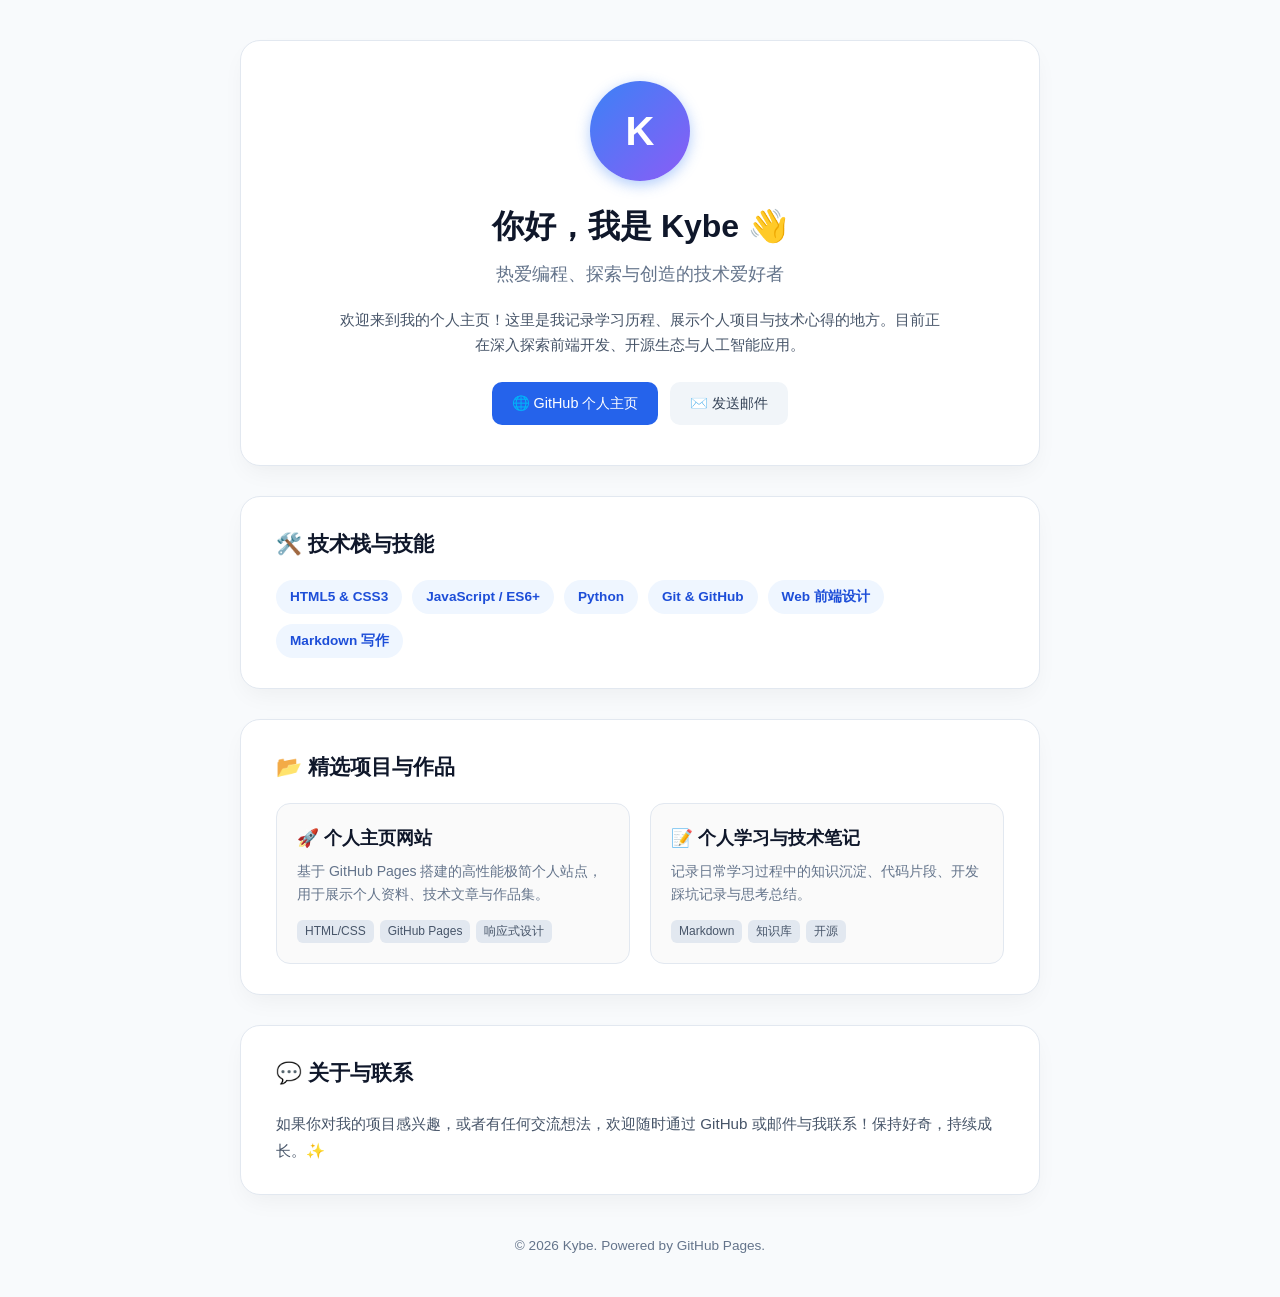
==== index.html @ ae9a66f7 "Add files via upload" ====
<!DOCTYPE html>
<html lang="zh-CN">
<head>
    <meta charset="UTF-8">
    <meta name="viewport" content="width=device-width, initial-scale=1.0">
    <title>Kybe 的个人主页 | Portfolio</title>
    <style>
        :root {
            --primary: #2563eb;
            --primary-hover: #1d4ed8;
            --bg: #f8fafc;
            --card-bg: #ffffff;
            --text-main: #0f172a;
            --text-muted: #64748b;
            --border: #e2e8f0;
            --tag-bg: #eff6ff;
            --tag-text: #1d4ed8;
        }
        * { box-sizing: border-box; margin: 0; padding: 0; }
        body {
            font-family: -apple-system, BlinkMacSystemFont, "Segoe UI", Roboto, "Helvetica Neue", Arial, sans-serif;
            background-color: var(--bg);
            color: var(--text-main);
            line-height: 1.6;
            padding: 40px 20px;
        }
        .container {
            max-width: 800px;
            margin: 0 auto;
        }
        /* 头部个人信息卡片 */
        .profile-card {
            background: var(--card-bg);
            border-radius: 20px;
            padding: 40px;
            text-align: center;
            box-shadow: 0 10px 25px -5px rgba(0, 0, 0, 0.05), 0 8px 10px -6px rgba(0, 0, 0, 0.01);
            border: 1px solid var(--border);
            margin-bottom: 30px;
        }
        .avatar {
            width: 100px;
            height: 100px;
            border-radius: 50%;
            background: linear-gradient(135deg, #3b82f6, #8b5cf6);
            color: white;
            display: flex;
            align-items: center;
            justify-content: center;
            font-size: 40px;
            font-weight: bold;
            margin: 0 auto 20px;
            box-shadow: 0 4px 14px rgba(59, 130, 246, 0.4);
        }
        h1 { font-size: 2rem; margin-bottom: 8px; font-weight: 700; }
        .subtitle { color: var(--text-muted); font-size: 1.1rem; margin-bottom: 20px; }
        .bio { max-width: 600px; margin: 0 auto 25px; color: #475569; font-size: 0.95rem; }
        .social-links { display: flex; justify-content: center; gap: 12px; flex-wrap: wrap; }
        .btn {
            display: inline-flex;
            align-items: center;
            gap: 6px;
            padding: 10px 20px;
            border-radius: 10px;
            text-decoration: none;
            font-weight: 500;
            font-size: 0.9rem;
            transition: all 0.2s;
        }
        .btn-primary { background: var(--primary); color: white; }
        .btn-primary:hover { background: var(--primary-hover); transform: translateY(-2px); }
        .btn-secondary { background: #f1f5f9; color: #334155; }
        .btn-secondary:hover { background: #e2e8f0; transform: translateY(-2px); }

        /* 通用内容板块 */
        .section {
            background: var(--card-bg);
            border-radius: 20px;
            padding: 30px 35px;
            box-shadow: 0 10px 25px -5px rgba(0, 0, 0, 0.05);
            border: 1px solid var(--border);
            margin-bottom: 30px;
        }
        .section-title {
            font-size: 1.3rem;
            font-weight: 700;
            margin-bottom: 20px;
            display: flex;
            align-items: center;
            gap: 8px;
        }

        /* 技能标签 */
        .skills-grid { display: flex; flex-wrap: wrap; gap: 10px; }
        .skill-tag {
            background: var(--tag-bg);
            color: var(--tag-text);
            padding: 6px 14px;
            border-radius: 20px;
            font-size: 0.85rem;
            font-weight: 600;
        }

        /* 项目卡片列表 */
        .projects-grid {
            display: grid;
            grid-template-columns: repeat(auto-fit, minmax(300px, 1fr));
            gap: 20px;
        }
        .project-card {
            border: 1px solid var(--border);
            border-radius: 14px;
            padding: 20px;
            background: #fafafa;
            transition: all 0.2s;
        }
        .project-card:hover {
            transform: translateY(-4px);
            border-color: #cbd5e1;
            box-shadow: 0 10px 20px rgba(0,0,0,0.05);
        }
        .project-title { font-size: 1.1rem; font-weight: 600; margin-bottom: 8px; }
        .project-desc { font-size: 0.88rem; color: var(--text-muted); margin-bottom: 15px; }
        .project-tags { display: flex; gap: 6px; flex-wrap: wrap; }
        .project-tag { font-size: 0.75rem; background: #e2e8f0; color: #475569; padding: 2px 8px; border-radius: 6px; }

        /* 页脚 */
        footer { text-align: center; color: var(--text-muted); font-size: 0.85rem; margin-top: 40px; }
    </style>
</head>
<body>
    <div class="container">
        <!-- 头部简介卡片 -->
        <header class="profile-card">
            <div class="avatar">K</div>
            <h1>你好，我是 Kybe 👋</h1>
            <p class="subtitle">热爱编程、探索与创造的技术爱好者</p>
            <p class="bio">
                欢迎来到我的个人主页！这里是我记录学习历程、展示个人项目与技术心得的地方。目前正在深入探索前端开发、开源生态与人工智能应用。
            </p>
            <div class="social-links">
                <a href="https://github.com/Kybe2008" class="btn btn-primary" target="_blank">🌐 GitHub 个人主页</a>
                <a href="mailto:example@domain.com" class="btn btn-secondary">✉️ 发送邮件</a>
            </div>
        </header>

        <!-- 技能技术栈 -->
        <section class="section">
            <h2 class="section-title">🛠️ 技术栈与技能</h2>
            <div class="skills-grid">
                <span class="skill-tag">HTML5 & CSS3</span>
                <span class="skill-tag">JavaScript / ES6+</span>
                <span class="skill-tag">Python</span>
                <span class="skill-tag">Git & GitHub</span>
                <span class="skill-tag">Web 前端设计</span>
                <span class="skill-tag">Markdown 写作</span>
            </div>
        </section>

        <!-- 精选项目 -->
        <section class="section">
            <h2 class="section-title">📂 精选项目与作品</h2>
            <div class="projects-grid">
                <div class="project-card">
                    <h3 class="project-title">🚀 个人主页网站</h3>
                    <p class="project-desc">基于 GitHub Pages 搭建的高性能极简个人站点，用于展示个人资料、技术文章与作品集。</p>
                    <div class="project-tags">
                        <span class="project-tag">HTML/CSS</span>
                        <span class="project-tag">GitHub Pages</span>
                        <span class="project-tag">响应式设计</span>
                    </div>
                </div>

                <div class="project-card">
                    <h3 class="project-title">📝 个人学习与技术笔记</h3>
                    <p class="project-desc">记录日常学习过程中的知识沉淀、代码片段、开发踩坑记录与思考总结。</p>
                    <div class="project-tags">
                        <span class="project-tag">Markdown</span>
                        <span class="project-tag">知识库</span>
                        <span class="project-tag">开源</span>
                    </div>
                </div>
            </div>
        </section>

        <!-- 联系方式与关于 -->
        <section class="section">
            <h2 class="section-title">💬 关于与联系</h2>
            <p style="color: #475569; font-size: 0.95rem; line-height: 1.8;">
                如果你对我的项目感兴趣，或者有任何交流想法，欢迎随时通过 GitHub 或邮件与我联系！保持好奇，持续成长。✨
            </p>
        </section>

        <footer>
            <p>© 2026 Kybe. Powered by GitHub Pages.</p>
        </footer>
    </div>
</body>
</html>
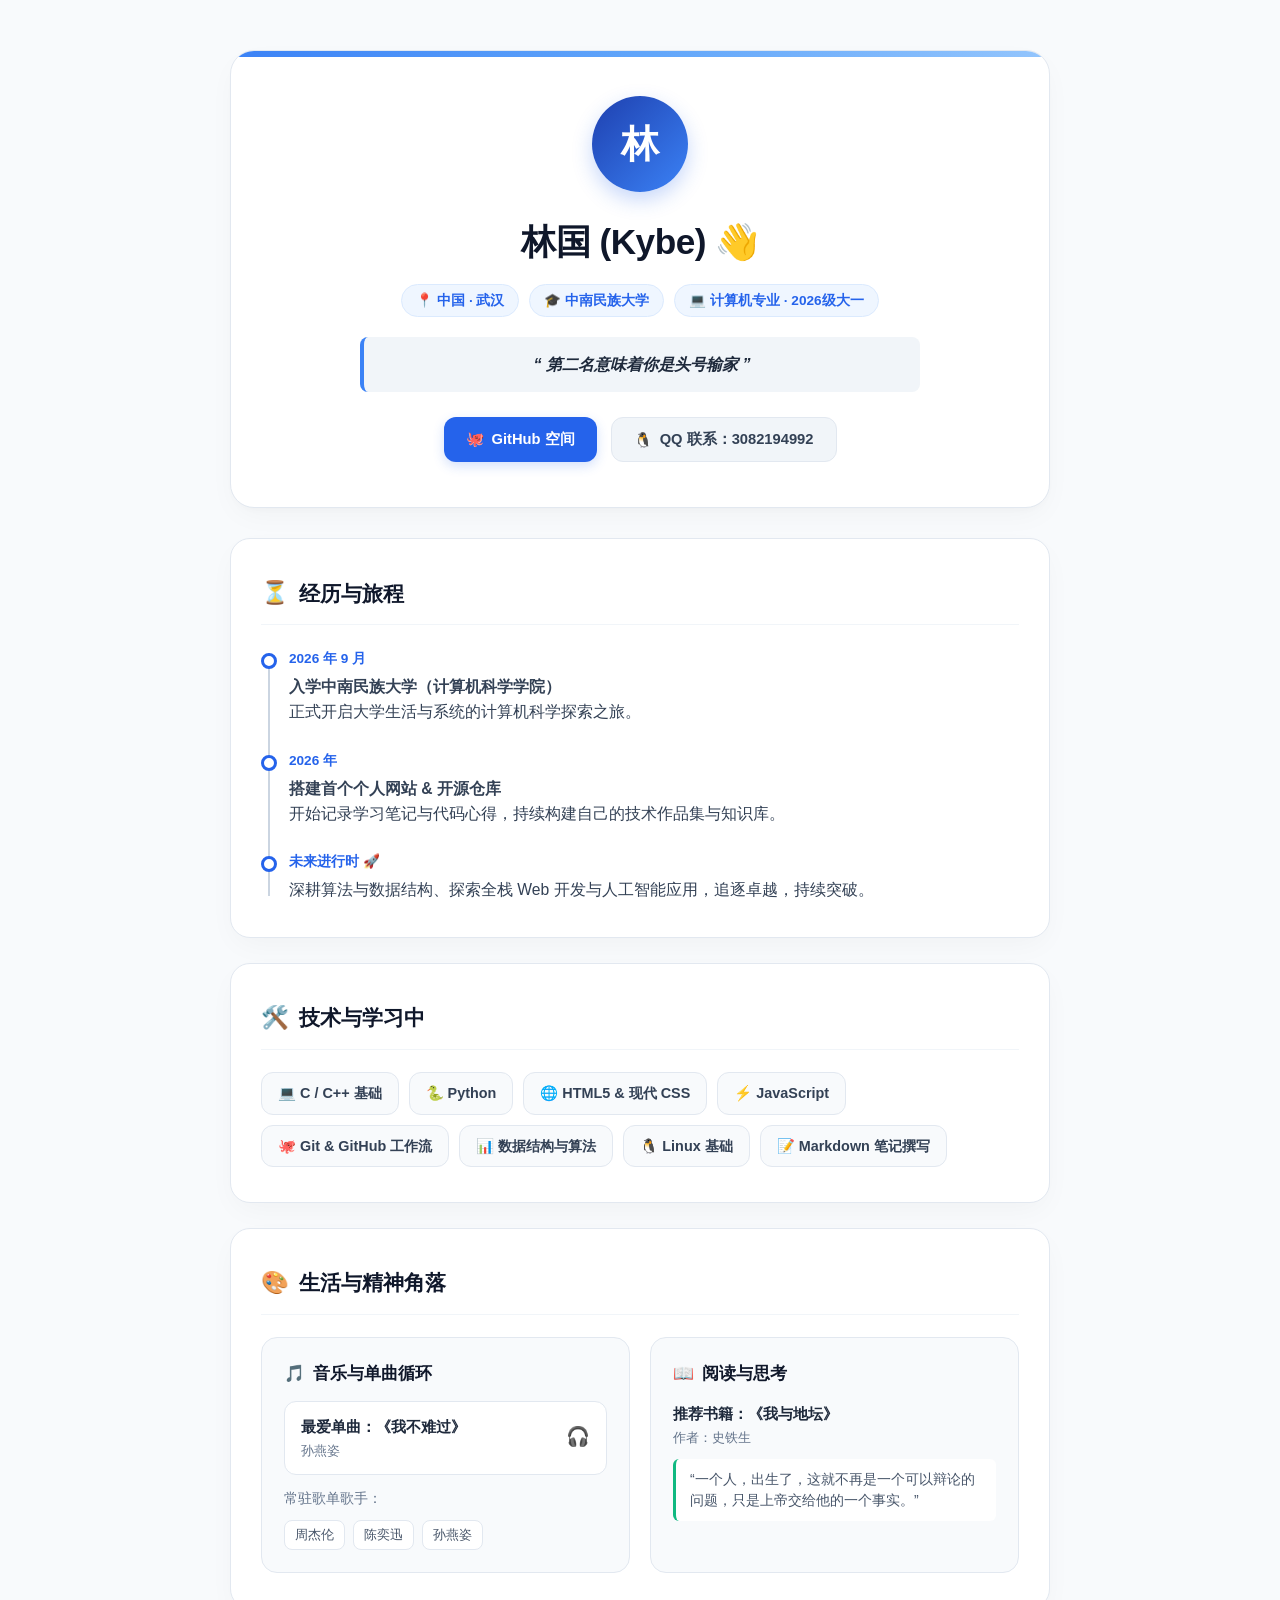
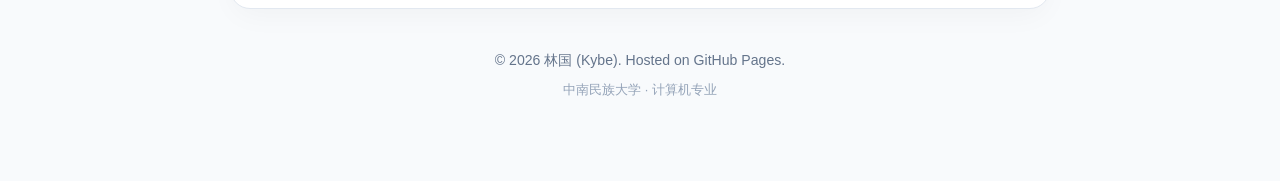
==== commit 10de1423: "Add files via upload" ====
--- a/index.html
+++ b/index.html
@@ -3,197 +3,517 @@
 <head>
     <meta charset="UTF-8">
     <meta name="viewport" content="width=device-width, initial-scale=1.0">
-    <title>Kybe 的个人主页 | Portfolio</title>
+    <title>林国 (Kybe) | 个人主页</title>
     <style>
         :root {
             --primary: #2563eb;
+            --primary-light: #eff6ff;
             --primary-hover: #1d4ed8;
             --bg: #f8fafc;
             --card-bg: #ffffff;
             --text-main: #0f172a;
+            --text-sub: #475569;
             --text-muted: #64748b;
             --border: #e2e8f0;
-            --tag-bg: #eff6ff;
-            --tag-text: #1d4ed8;
-        }
-        * { box-sizing: border-box; margin: 0; padding: 0; }
+            --accent-quote: #3b82f6;
+        }
+
+        * {
+            box-sizing: border-box;
+            margin: 0;
+            padding: 0;
+        }
+
         body {
             font-family: -apple-system, BlinkMacSystemFont, "Segoe UI", Roboto, "Helvetica Neue", Arial, sans-serif;
             background-color: var(--bg);
             color: var(--text-main);
-            line-height: 1.6;
-            padding: 40px 20px;
-        }
+            line-height: 1.7;
+            padding: 50px 20px 80px;
+        }
+
         .container {
-            max-width: 800px;
+            max-width: 820px;
             margin: 0 auto;
         }
-        /* 头部个人信息卡片 */
+
+        /* 顶部个人名片卡 */
         .profile-card {
             background: var(--card-bg);
-            border-radius: 20px;
-            padding: 40px;
+            border-radius: 24px;
+            padding: 45px 35px;
             text-align: center;
-            box-shadow: 0 10px 25px -5px rgba(0, 0, 0, 0.05), 0 8px 10px -6px rgba(0, 0, 0, 0.01);
+            box-shadow: 0 10px 30px -5px rgba(0, 0, 0, 0.04), 0 4px 6px -2px rgba(0, 0, 0, 0.02);
             border: 1px solid var(--border);
             margin-bottom: 30px;
-        }
+            position: relative;
+            overflow: hidden;
+        }
+
+        .profile-card::before {
+            content: "";
+            position: absolute;
+            top: 0;
+            left: 0;
+            right: 0;
+            height: 6px;
+            background: linear-gradient(90deg, #3b82f6, #60a5fa, #93c5fd);
+        }
+
         .avatar {
-            width: 100px;
-            height: 100px;
+            width: 96px;
+            height: 96px;
             border-radius: 50%;
-            background: linear-gradient(135deg, #3b82f6, #8b5cf6);
+            background: linear-gradient(135deg, #1e40af, #3b82f6);
             color: white;
             display: flex;
             align-items: center;
             justify-content: center;
-            font-size: 40px;
-            font-weight: bold;
+            font-size: 38px;
+            font-weight: 700;
             margin: 0 auto 20px;
-            box-shadow: 0 4px 14px rgba(59, 130, 246, 0.4);
-        }
-        h1 { font-size: 2rem; margin-bottom: 8px; font-weight: 700; }
-        .subtitle { color: var(--text-muted); font-size: 1.1rem; margin-bottom: 20px; }
-        .bio { max-width: 600px; margin: 0 auto 25px; color: #475569; font-size: 0.95rem; }
-        .social-links { display: flex; justify-content: center; gap: 12px; flex-wrap: wrap; }
+            box-shadow: 0 8px 20px rgba(37, 99, 235, 0.25);
+        }
+
+        h1 {
+            font-size: 2.2rem;
+            font-weight: 800;
+            letter-spacing: -0.5px;
+            margin-bottom: 6px;
+        }
+
+        .badge-list {
+            display: flex;
+            justify-content: center;
+            gap: 10px;
+            flex-wrap: wrap;
+            margin: 12px 0 20px;
+        }
+
+        .badge {
+            background: var(--primary-light);
+            color: var(--primary);
+            font-size: 0.85rem;
+            font-weight: 600;
+            padding: 4px 14px;
+            border-radius: 20px;
+            border: 1px solid #dbeafe;
+        }
+
+        .motto-box {
+            background: #f1f5f9;
+            border-left: 4px solid var(--accent-quote);
+            padding: 14px 20px;
+            border-radius: 8px;
+            margin: 20px auto 25px;
+            max-width: 560px;
+            font-size: 1rem;
+            font-weight: 600;
+            color: #1e293b;
+            font-style: italic;
+        }
+
+        .social-buttons {
+            display: flex;
+            justify-content: center;
+            gap: 14px;
+            flex-wrap: wrap;
+        }
+
         .btn {
             display: inline-flex;
             align-items: center;
-            gap: 6px;
-            padding: 10px 20px;
-            border-radius: 10px;
+            gap: 8px;
+            padding: 10px 22px;
+            border-radius: 12px;
             text-decoration: none;
-            font-weight: 500;
-            font-size: 0.9rem;
-            transition: all 0.2s;
-        }
-        .btn-primary { background: var(--primary); color: white; }
-        .btn-primary:hover { background: var(--primary-hover); transform: translateY(-2px); }
-        .btn-secondary { background: #f1f5f9; color: #334155; }
-        .btn-secondary:hover { background: #e2e8f0; transform: translateY(-2px); }
-
-        /* 通用内容板块 */
-        .section {
+            font-weight: 600;
+            font-size: 0.92rem;
+            transition: all 0.2s ease;
+            cursor: pointer;
+            border: none;
+        }
+
+        .btn-primary {
+            background: var(--primary);
+            color: white;
+            box-shadow: 0 4px 12px rgba(37, 99, 235, 0.2);
+        }
+
+        .btn-primary:hover {
+            background: var(--primary-hover);
+            transform: translateY(-2px);
+            box-shadow: 0 6px 16px rgba(37, 99, 235, 0.3);
+        }
+
+        .btn-secondary {
+            background: #f1f5f9;
+            color: #334155;
+            border: 1px solid var(--border);
+        }
+
+        .btn-secondary:hover {
+            background: #e2e8f0;
+            transform: translateY(-2px);
+        }
+
+        /* 内容板块通用样式 */
+        .section-card {
             background: var(--card-bg);
             border-radius: 20px;
-            padding: 30px 35px;
-            box-shadow: 0 10px 25px -5px rgba(0, 0, 0, 0.05);
+            padding: 35px 30px;
+            box-shadow: 0 10px 30px -5px rgba(0, 0, 0, 0.04);
             border: 1px solid var(--border);
-            margin-bottom: 30px;
-        }
+            margin-bottom: 25px;
+        }
+
+        .section-header {
+            display: flex;
+            align-items: center;
+            gap: 10px;
+            margin-bottom: 22px;
+            padding-bottom: 12px;
+            border-bottom: 1px solid #f1f5f9;
+        }
+
+        .section-icon {
+            font-size: 1.4rem;
+        }
+
         .section-title {
             font-size: 1.3rem;
             font-weight: 700;
-            margin-bottom: 20px;
+            color: var(--text-main);
+        }
+
+        /* 时间轴样式 */
+        .timeline {
+            position: relative;
+            padding-left: 28px;
+        }
+
+        .timeline::before {
+            content: "";
+            position: absolute;
+            left: 7px;
+            top: 6px;
+            bottom: 6px;
+            width: 2px;
+            background: #cbd5e1;
+        }
+
+        .timeline-item {
+            position: relative;
+            margin-bottom: 24px;
+        }
+
+        .timeline-item:last-child {
+            margin-bottom: 0;
+        }
+
+        .timeline-dot {
+            position: absolute;
+            left: -28px;
+            top: 6px;
+            width: 16px;
+            height: 16px;
+            border-radius: 50%;
+            background: var(--card-bg);
+            border: 3px solid var(--primary);
+        }
+
+        .timeline-date {
+            font-size: 0.85rem;
+            font-weight: 700;
+            color: var(--primary);
+            margin-bottom: 4px;
+        }
+
+        .timeline-content {
+            font-size: 0.98rem;
+            color: #334155;
+            line-height: 1.6;
+        }
+
+        /* 技术栈网格 */
+        .skills-container {
+            display: flex;
+            flex-wrap: wrap;
+            gap: 10px;
+        }
+
+        .skill-item {
+            background: #f8fafc;
+            border: 1px solid #e2e8f0;
+            padding: 8px 16px;
+            border-radius: 12px;
+            font-size: 0.9rem;
+            font-weight: 600;
+            color: #334155;
+            transition: all 0.2s;
+        }
+
+        .skill-item:hover {
+            border-color: #93c5fd;
+            background: var(--primary-light);
+            color: var(--primary);
+            transform: translateY(-2px);
+        }
+
+        /* 兴趣生活双栏网格 */
+        .hobby-grid {
+            display: grid;
+            grid-template-columns: repeat(auto-fit, minmax(320px, 1fr));
+            gap: 20px;
+        }
+
+        .hobby-card {
+            background: #f8fafc;
+            border: 1px solid var(--border);
+            border-radius: 16px;
+            padding: 22px;
+            transition: all 0.2s;
+        }
+
+        .hobby-card:hover {
+            border-color: #cbd5e1;
+            transform: translateY(-3px);
+            box-shadow: 0 8px 16px rgba(0, 0, 0, 0.03);
+        }
+
+        .hobby-card-title {
+            font-size: 1.05rem;
+            font-weight: 700;
+            margin-bottom: 12px;
             display: flex;
             align-items: center;
             gap: 8px;
         }
 
-        /* 技能标签 */
-        .skills-grid { display: flex; flex-wrap: wrap; gap: 10px; }
-        .skill-tag {
-            background: var(--tag-bg);
-            color: var(--tag-text);
-            padding: 6px 14px;
-            border-radius: 20px;
-            font-size: 0.85rem;
-            font-weight: 600;
-        }
-
-        /* 项目卡片列表 */
-        .projects-grid {
-            display: grid;
-            grid-template-columns: repeat(auto-fit, minmax(300px, 1fr));
-            gap: 20px;
-        }
-        .project-card {
+        .song-featured {
+            background: white;
+            border: 1px solid #e2e8f0;
+            padding: 12px 16px;
+            border-radius: 12px;
+            display: flex;
+            align-items: center;
+            justify-content: space-between;
+            margin-bottom: 12px;
+        }
+
+        .song-info {
+            display: flex;
+            flex-direction: column;
+        }
+
+        .song-name {
+            font-weight: 700;
+            font-size: 0.95rem;
+            color: #1e293b;
+        }
+
+        .song-artist {
+            font-size: 0.82rem;
+            color: var(--text-muted);
+        }
+
+        .artist-tags {
+            display: flex;
+            gap: 8px;
+            flex-wrap: wrap;
+            margin-top: 10px;
+        }
+
+        .artist-tag {
+            background: white;
             border: 1px solid var(--border);
-            border-radius: 14px;
-            padding: 20px;
-            background: #fafafa;
-            transition: all 0.2s;
-        }
-        .project-card:hover {
-            transform: translateY(-4px);
-            border-color: #cbd5e1;
-            box-shadow: 0 10px 20px rgba(0,0,0,0.05);
-        }
-        .project-title { font-size: 1.1rem; font-weight: 600; margin-bottom: 8px; }
-        .project-desc { font-size: 0.88rem; color: var(--text-muted); margin-bottom: 15px; }
-        .project-tags { display: flex; gap: 6px; flex-wrap: wrap; }
-        .project-tag { font-size: 0.75rem; background: #e2e8f0; color: #475569; padding: 2px 8px; border-radius: 6px; }
-
-        /* 页脚 */
-        footer { text-align: center; color: var(--text-muted); font-size: 0.85rem; margin-top: 40px; }
+            font-size: 0.82rem;
+            padding: 3px 10px;
+            border-radius: 8px;
+            color: #475569;
+        }
+
+        .book-quote {
+            background: white;
+            border-left: 3px solid #10b981;
+            padding: 10px 14px;
+            border-radius: 6px;
+            font-size: 0.88rem;
+            color: #475569;
+            margin-top: 10px;
+            line-height: 1.5;
+        }
+
+        /* 提示弹窗 */
+        #toast {
+            position: fixed;
+            bottom: 30px;
+            left: 50%;
+            transform: translateX(-50%);
+            background: #0f172a;
+            color: white;
+            padding: 10px 24px;
+            border-radius: 30px;
+            font-size: 0.9rem;
+            font-weight: 500;
+            box-shadow: 0 10px 25px rgba(0, 0, 0, 0.2);
+            display: none;
+            z-index: 1000;
+        }
+
+        footer {
+            text-align: center;
+            color: var(--text-muted);
+            font-size: 0.88rem;
+            margin-top: 40px;
+        }
     </style>
 </head>
 <body>
     <div class="container">
-        <!-- 头部简介卡片 -->
+        <!-- 头部主名片 -->
         <header class="profile-card">
-            <div class="avatar">K</div>
-            <h1>你好，我是 Kybe 👋</h1>
-            <p class="subtitle">热爱编程、探索与创造的技术爱好者</p>
-            <p class="bio">
-                欢迎来到我的个人主页！这里是我记录学习历程、展示个人项目与技术心得的地方。目前正在深入探索前端开发、开源生态与人工智能应用。
-            </p>
-            <div class="social-links">
-                <a href="https://github.com/Kybe2008" class="btn btn-primary" target="_blank">🌐 GitHub 个人主页</a>
-                <a href="mailto:example@domain.com" class="btn btn-secondary">✉️ 发送邮件</a>
+            <div class="avatar">林</div>
+            <h1>林国 (Kybe) 👋</h1>
+            
+            <div class="badge-list">
+                <span class="badge">📍 中国 · 武汉</span>
+                <span class="badge">🎓 中南民族大学</span>
+                <span class="badge">💻 计算机专业 · 2026级大一</span>
+            </div>
+
+            <div class="motto-box">
+                “ 第二名意味着你是头号输家 ”
+            </div>
+
+            <div class="social-buttons">
+                <a href="https://github.com/Kybe2008" class="btn btn-primary" target="_blank">
+                    <span>🐙</span> GitHub 空间
+                </a>
+                <button class="btn btn-secondary" onclick="copyQQ()">
+                    <span>🐧</span> QQ 联系：3082194992
+                </button>
             </div>
         </header>
 
-        <!-- 技能技术栈 -->
-        <section class="section">
-            <h2 class="section-title">🛠️ 技术栈与技能</h2>
-            <div class="skills-grid">
-                <span class="skill-tag">HTML5 & CSS3</span>
-                <span class="skill-tag">JavaScript / ES6+</span>
-                <span class="skill-tag">Python</span>
-                <span class="skill-tag">Git & GitHub</span>
-                <span class="skill-tag">Web 前端设计</span>
-                <span class="skill-tag">Markdown 写作</span>
+        <!-- 经历时间轴 -->
+        <section class="section-card">
+            <div class="section-header">
+                <span class="section-icon">⏳</span>
+                <h2 class="section-title">经历与旅程</h2>
+            </div>
+            <div class="timeline">
+                <div class="timeline-item">
+                    <div class="timeline-dot"></div>
+                    <div class="timeline-date">2026 年 9 月</div>
+                    <div class="timeline-content">
+                        <strong>入学中南民族大学（计算机科学学院）</strong><br>
+                        正式开启大学生活与系统的计算机科学探索之旅。
+                    </div>
+                </div>
+                <div class="timeline-item">
+                    <div class="timeline-dot"></div>
+                    <div class="timeline-date">2026 年</div>
+                    <div class="timeline-content">
+                        <strong>搭建首个个人网站 & 开源仓库</strong><br>
+                        开始记录学习笔记与代码心得，持续构建自己的技术作品集与知识库。
+                    </div>
+                </div>
+                <div class="timeline-item">
+                    <div class="timeline-dot"></div>
+                    <div class="timeline-date">未来进行时 🚀</div>
+                    <div class="timeline-content">
+                        深耕算法与数据结构、探索全栈 Web 开发与人工智能应用，追逐卓越，持续突破。
+                    </div>
+                </div>
             </div>
         </section>
 
-        <!-- 精选项目 -->
-        <section class="section">
-            <h2 class="section-title">📂 精选项目与作品</h2>
-            <div class="projects-grid">
-                <div class="project-card">
-                    <h3 class="project-title">🚀 个人主页网站</h3>
-                    <p class="project-desc">基于 GitHub Pages 搭建的高性能极简个人站点，用于展示个人资料、技术文章与作品集。</p>
-                    <div class="project-tags">
-                        <span class="project-tag">HTML/CSS</span>
-                        <span class="project-tag">GitHub Pages</span>
-                        <span class="project-tag">响应式设计</span>
+        <!-- 技术与学习栈 -->
+        <section class="section-card">
+            <div class="section-header">
+                <span class="section-icon">🛠️</span>
+                <h2 class="section-title">技术与学习中</h2>
+            </div>
+            <div class="skills-container">
+                <span class="skill-item">💻 C / C++ 基础</span>
+                <span class="skill-item">🐍 Python</span>
+                <span class="skill-item">🌐 HTML5 & 现代 CSS</span>
+                <span class="skill-item">⚡ JavaScript</span>
+                <span class="skill-item">🐙 Git & GitHub 工作流</span>
+                <span class="skill-item">📊 数据结构与算法</span>
+                <span class="skill-item">🐧 Linux 基础</span>
+                <span class="skill-item">📝 Markdown 笔记撰写</span>
+            </div>
+        </section>
+
+        <!-- 生活与兴趣专栏 -->
+        <section class="section-card">
+            <div class="section-header">
+                <span class="section-icon">🎨</span>
+                <h2 class="section-title">生活与精神角落</h2>
+            </div>
+            
+            <div class="hobby-grid">
+                <!-- 音乐专栏 -->
+                <div class="hobby-card">
+                    <div class="hobby-card-title">
+                        <span>🎵</span> 音乐与单曲循环
+                    </div>
+                    <div class="song-featured">
+                        <div class="song-info">
+                            <span class="song-name">最爱单曲：《我不难过》</span>
+                            <span class="song-artist">孙燕姿</span>
+                        </div>
+                        <span style="font-size: 1.2rem;">🎧</span>
+                    </div>
+                    <div style="font-size: 0.85rem; color: var(--text-muted); margin-top: 8px;">常驻歌单歌手：</div>
+                    <div class="artist-tags">
+                        <span class="artist-tag">周杰伦</span>
+                        <span class="artist-tag">陈奕迅</span>
+                        <span class="artist-tag">孙燕姿</span>
                     </div>
                 </div>
 
-                <div class="project-card">
-                    <h3 class="project-title">📝 个人学习与技术笔记</h3>
-                    <p class="project-desc">记录日常学习过程中的知识沉淀、代码片段、开发踩坑记录与思考总结。</p>
-                    <div class="project-tags">
-                        <span class="project-tag">Markdown</span>
-                        <span class="project-tag">知识库</span>
-                        <span class="project-tag">开源</span>
+                <!-- 阅读专栏 -->
+                <div class="hobby-card">
+                    <div class="hobby-card-title">
+                        <span>📖</span> 阅读与思考
+                    </div>
+                    <div style="font-weight: 700; color: #1e293b; font-size: 0.95rem;">
+                        推荐书籍：《我与地坛》
+                    </div>
+                    <div style="font-size: 0.82rem; color: var(--text-muted);">作者：史铁生</div>
+                    <div class="book-quote">
+                        “一个人，出生了，这就不再是一个可以辩论的问题，只是上帝交给他的一个事实。”
                     </div>
                 </div>
             </div>
         </section>
 
-        <!-- 联系方式与关于 -->
-        <section class="section">
-            <h2 class="section-title">💬 关于与联系</h2>
-            <p style="color: #475569; font-size: 0.95rem; line-height: 1.8;">
-                如果你对我的项目感兴趣，或者有任何交流想法，欢迎随时通过 GitHub 或邮件与我联系！保持好奇，持续成长。✨
-            </p>
-        </section>
-
+        <!-- 联系方式与尾部 -->
         <footer>
-            <p>© 2026 Kybe. Powered by GitHub Pages.</p>
+            <p>© 2026 林国 (Kybe). Hosted on GitHub Pages.</p>
+            <p style="margin-top: 6px; font-size: 0.8rem; color: #94a3b8;">中南民族大学 · 计算机专业</p>
         </footer>
     </div>
+
+    <!-- 复制成功的提示泡泡 -->
+    <div id="toast">✅ QQ 号 (3082194992) 已复制到剪贴板！</div>
+
+    <script>
+        function copyQQ() {
+            const qq = "3082194992";
+            navigator.clipboard.writeText(qq).then(() => {
+                const toast = document.getElementById("toast");
+                toast.style.display = "block";
+                setTimeout(() => {
+                    toast.style.display = "none";
+                }, 2200);
+            }).catch(() => {
+                alert("QQ号：3082194992");
+            });
+        }
+    </script>
 </body>
 </html>
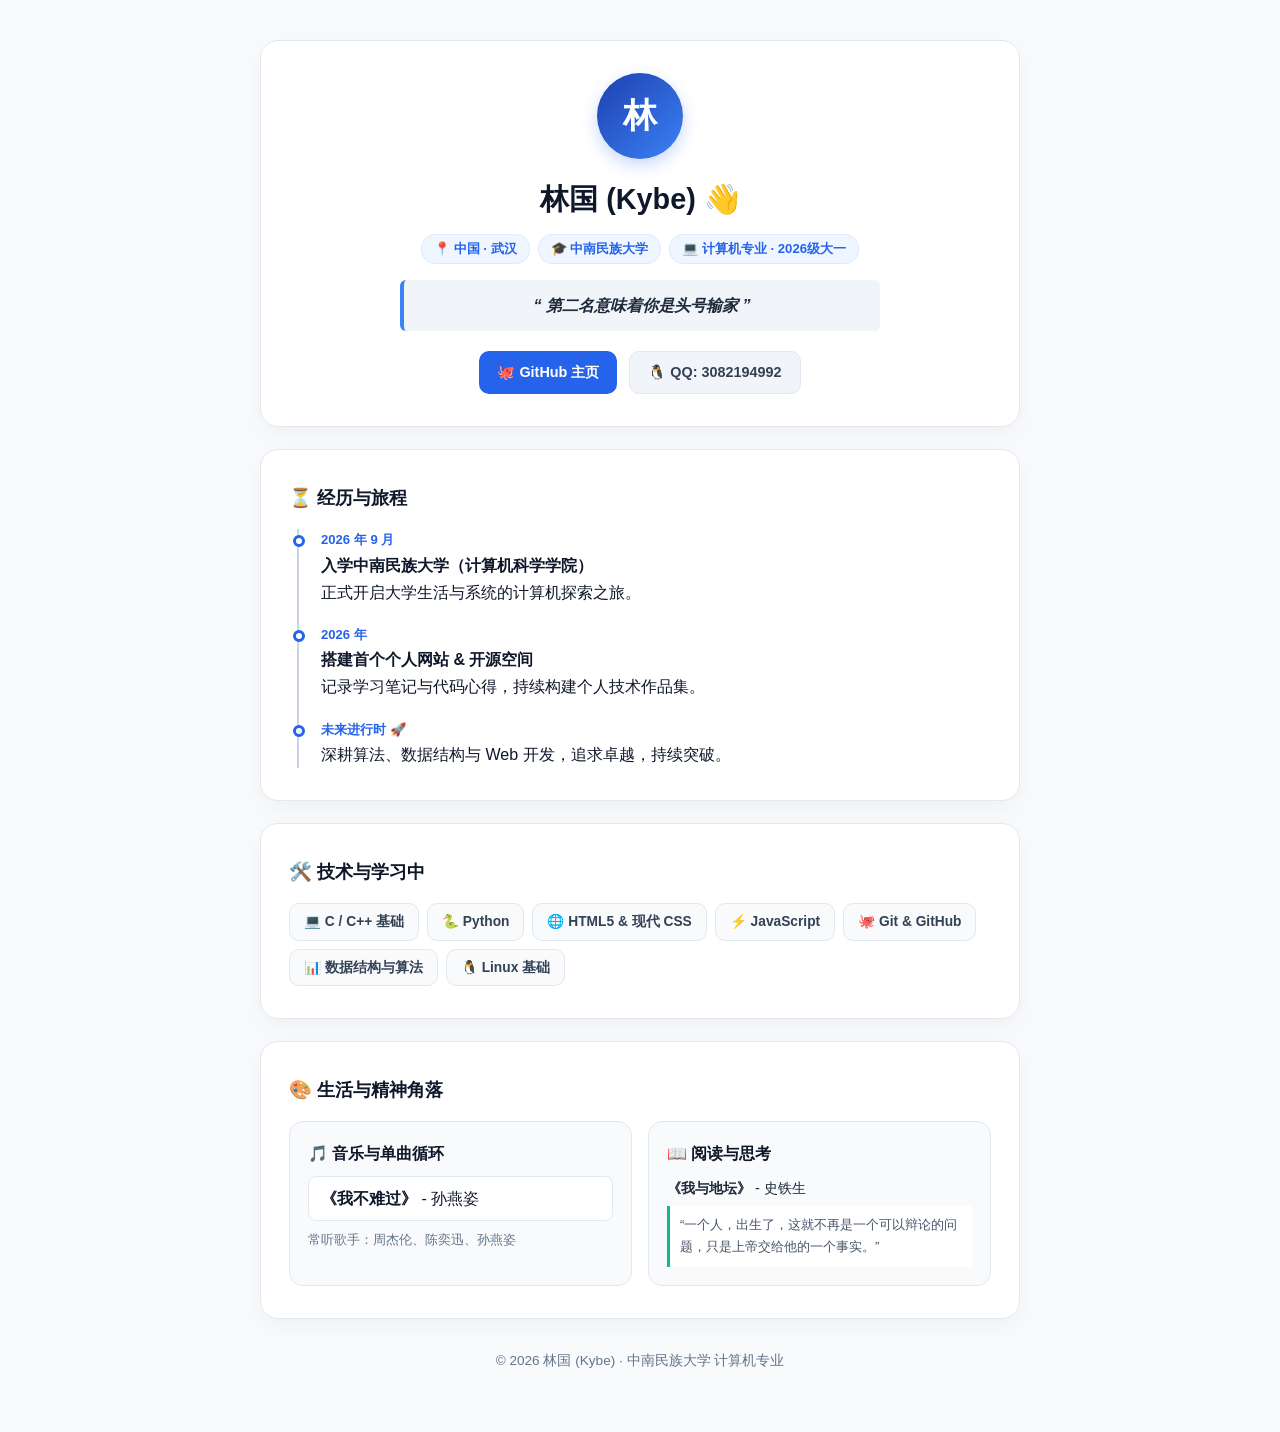
==== commit 949bb5d2: "Update index.html" ====
--- a/index.html
+++ b/index.html
@@ -1,519 +1,86 @@
 <!DOCTYPE html>
 <html lang="zh-CN">
 <head>
-    <meta charset="UTF-8">
-    <meta name="viewport" content="width=device-width, initial-scale=1.0">
-    <title>林国 (Kybe) | 个人主页</title>
-    <style>
-        :root {
-            --primary: #2563eb;
-            --primary-light: #eff6ff;
-            --primary-hover: #1d4ed8;
-            --bg: #f8fafc;
-            --card-bg: #ffffff;
-            --text-main: #0f172a;
-            --text-sub: #475569;
-            --text-muted: #64748b;
-            --border: #e2e8f0;
-            --accent-quote: #3b82f6;
-        }
-
-        * {
-            box-sizing: border-box;
-            margin: 0;
-            padding: 0;
-        }
-
-        body {
-            font-family: -apple-system, BlinkMacSystemFont, "Segoe UI", Roboto, "Helvetica Neue", Arial, sans-serif;
-            background-color: var(--bg);
-            color: var(--text-main);
-            line-height: 1.7;
-            padding: 50px 20px 80px;
-        }
-
-        .container {
-            max-width: 820px;
-            margin: 0 auto;
-        }
-
-        /* 顶部个人名片卡 */
-        .profile-card {
-            background: var(--card-bg);
-            border-radius: 24px;
-            padding: 45px 35px;
-            text-align: center;
-            box-shadow: 0 10px 30px -5px rgba(0, 0, 0, 0.04), 0 4px 6px -2px rgba(0, 0, 0, 0.02);
-            border: 1px solid var(--border);
-            margin-bottom: 30px;
-            position: relative;
-            overflow: hidden;
-        }
-
-        .profile-card::before {
-            content: "";
-            position: absolute;
-            top: 0;
-            left: 0;
-            right: 0;
-            height: 6px;
-            background: linear-gradient(90deg, #3b82f6, #60a5fa, #93c5fd);
-        }
-
-        .avatar {
-            width: 96px;
-            height: 96px;
-            border-radius: 50%;
-            background: linear-gradient(135deg, #1e40af, #3b82f6);
-            color: white;
-            display: flex;
-            align-items: center;
-            justify-content: center;
-            font-size: 38px;
-            font-weight: 700;
-            margin: 0 auto 20px;
-            box-shadow: 0 8px 20px rgba(37, 99, 235, 0.25);
-        }
-
-        h1 {
-            font-size: 2.2rem;
-            font-weight: 800;
-            letter-spacing: -0.5px;
-            margin-bottom: 6px;
-        }
-
-        .badge-list {
-            display: flex;
-            justify-content: center;
-            gap: 10px;
-            flex-wrap: wrap;
-            margin: 12px 0 20px;
-        }
-
-        .badge {
-            background: var(--primary-light);
-            color: var(--primary);
-            font-size: 0.85rem;
-            font-weight: 600;
-            padding: 4px 14px;
-            border-radius: 20px;
-            border: 1px solid #dbeafe;
-        }
-
-        .motto-box {
-            background: #f1f5f9;
-            border-left: 4px solid var(--accent-quote);
-            padding: 14px 20px;
-            border-radius: 8px;
-            margin: 20px auto 25px;
-            max-width: 560px;
-            font-size: 1rem;
-            font-weight: 600;
-            color: #1e293b;
-            font-style: italic;
-        }
-
-        .social-buttons {
-            display: flex;
-            justify-content: center;
-            gap: 14px;
-            flex-wrap: wrap;
-        }
-
-        .btn {
-            display: inline-flex;
-            align-items: center;
-            gap: 8px;
-            padding: 10px 22px;
-            border-radius: 12px;
-            text-decoration: none;
-            font-weight: 600;
-            font-size: 0.92rem;
-            transition: all 0.2s ease;
-            cursor: pointer;
-            border: none;
-        }
-
-        .btn-primary {
-            background: var(--primary);
-            color: white;
-            box-shadow: 0 4px 12px rgba(37, 99, 235, 0.2);
-        }
-
-        .btn-primary:hover {
-            background: var(--primary-hover);
-            transform: translateY(-2px);
-            box-shadow: 0 6px 16px rgba(37, 99, 235, 0.3);
-        }
-
-        .btn-secondary {
-            background: #f1f5f9;
-            color: #334155;
-            border: 1px solid var(--border);
-        }
-
-        .btn-secondary:hover {
-            background: #e2e8f0;
-            transform: translateY(-2px);
-        }
-
-        /* 内容板块通用样式 */
-        .section-card {
-            background: var(--card-bg);
-            border-radius: 20px;
-            padding: 35px 30px;
-            box-shadow: 0 10px 30px -5px rgba(0, 0, 0, 0.04);
-            border: 1px solid var(--border);
-            margin-bottom: 25px;
-        }
-
-        .section-header {
-            display: flex;
-            align-items: center;
-            gap: 10px;
-            margin-bottom: 22px;
-            padding-bottom: 12px;
-            border-bottom: 1px solid #f1f5f9;
-        }
-
-        .section-icon {
-            font-size: 1.4rem;
-        }
-
-        .section-title {
-            font-size: 1.3rem;
-            font-weight: 700;
-            color: var(--text-main);
-        }
-
-        /* 时间轴样式 */
-        .timeline {
-            position: relative;
-            padding-left: 28px;
-        }
-
-        .timeline::before {
-            content: "";
-            position: absolute;
-            left: 7px;
-            top: 6px;
-            bottom: 6px;
-            width: 2px;
-            background: #cbd5e1;
-        }
-
-        .timeline-item {
-            position: relative;
-            margin-bottom: 24px;
-        }
-
-        .timeline-item:last-child {
-            margin-bottom: 0;
-        }
-
-        .timeline-dot {
-            position: absolute;
-            left: -28px;
-            top: 6px;
-            width: 16px;
-            height: 16px;
-            border-radius: 50%;
-            background: var(--card-bg);
-            border: 3px solid var(--primary);
-        }
-
-        .timeline-date {
-            font-size: 0.85rem;
-            font-weight: 700;
-            color: var(--primary);
-            margin-bottom: 4px;
-        }
-
-        .timeline-content {
-            font-size: 0.98rem;
-            color: #334155;
-            line-height: 1.6;
-        }
-
-        /* 技术栈网格 */
-        .skills-container {
-            display: flex;
-            flex-wrap: wrap;
-            gap: 10px;
-        }
-
-        .skill-item {
-            background: #f8fafc;
-            border: 1px solid #e2e8f0;
-            padding: 8px 16px;
-            border-radius: 12px;
-            font-size: 0.9rem;
-            font-weight: 600;
-            color: #334155;
-            transition: all 0.2s;
-        }
-
-        .skill-item:hover {
-            border-color: #93c5fd;
-            background: var(--primary-light);
-            color: var(--primary);
-            transform: translateY(-2px);
-        }
-
-        /* 兴趣生活双栏网格 */
-        .hobby-grid {
-            display: grid;
-            grid-template-columns: repeat(auto-fit, minmax(320px, 1fr));
-            gap: 20px;
-        }
-
-        .hobby-card {
-            background: #f8fafc;
-            border: 1px solid var(--border);
-            border-radius: 16px;
-            padding: 22px;
-            transition: all 0.2s;
-        }
-
-        .hobby-card:hover {
-            border-color: #cbd5e1;
-            transform: translateY(-3px);
-            box-shadow: 0 8px 16px rgba(0, 0, 0, 0.03);
-        }
-
-        .hobby-card-title {
-            font-size: 1.05rem;
-            font-weight: 700;
-            margin-bottom: 12px;
-            display: flex;
-            align-items: center;
-            gap: 8px;
-        }
-
-        .song-featured {
-            background: white;
-            border: 1px solid #e2e8f0;
-            padding: 12px 16px;
-            border-radius: 12px;
-            display: flex;
-            align-items: center;
-            justify-content: space-between;
-            margin-bottom: 12px;
-        }
-
-        .song-info {
-            display: flex;
-            flex-direction: column;
-        }
-
-        .song-name {
-            font-weight: 700;
-            font-size: 0.95rem;
-            color: #1e293b;
-        }
-
-        .song-artist {
-            font-size: 0.82rem;
-            color: var(--text-muted);
-        }
-
-        .artist-tags {
-            display: flex;
-            gap: 8px;
-            flex-wrap: wrap;
-            margin-top: 10px;
-        }
-
-        .artist-tag {
-            background: white;
-            border: 1px solid var(--border);
-            font-size: 0.82rem;
-            padding: 3px 10px;
-            border-radius: 8px;
-            color: #475569;
-        }
-
-        .book-quote {
-            background: white;
-            border-left: 3px solid #10b981;
-            padding: 10px 14px;
-            border-radius: 6px;
-            font-size: 0.88rem;
-            color: #475569;
-            margin-top: 10px;
-            line-height: 1.5;
-        }
-
-        /* 提示弹窗 */
-        #toast {
-            position: fixed;
-            bottom: 30px;
-            left: 50%;
-            transform: translateX(-50%);
-            background: #0f172a;
-            color: white;
-            padding: 10px 24px;
-            border-radius: 30px;
-            font-size: 0.9rem;
-            font-weight: 500;
-            box-shadow: 0 10px 25px rgba(0, 0, 0, 0.2);
-            display: none;
-            z-index: 1000;
-        }
-
-        footer {
-            text-align: center;
-            color: var(--text-muted);
-            font-size: 0.88rem;
-            margin-top: 40px;
-        }
-    </style>
+<meta charset="UTF-8"><meta name="viewport" content="width=device-width,initial-scale=1.0">
+<title>林国 (Kybe) | 个人主页</title>
+<style>
+*{box-sizing:border-box;margin:0;padding:0}
+body{font-family:-apple-system,BlinkMacSystemFont,"Segoe UI",Roboto,sans-serif;background:#f8fafc;color:#0f172a;line-height:1.7;padding:40px 20px 60px}
+.container{max-width:760px;margin:0 auto}
+.card{background:#fff;border-radius:18px;padding:32px 28px;box-shadow:0 8px 24px rgba(0,0,0,0.04);border:1px solid #e2e8f0;margin-bottom:22px}
+.avatar{width:86px;height:86px;border-radius:50%;background:linear-gradient(135deg,#1e40af,#3b82f6);color:#fff;display:flex;align-items:center;justify-content:center;font-size:34px;font-weight:bold;margin:0 auto 16px;box-shadow:0 6px 16px rgba(37,99,235,0.25)}
+h1{font-size:1.8rem;text-align:center;font-weight:800}
+.badges{display:flex;justify-content:center;gap:8px;flex-wrap:wrap;margin:10px 0 16px}
+.badge{background:#eff6ff;color:#2563eb;font-size:0.82rem;font-weight:600;padding:3px 12px;border-radius:14px;border:1px solid #dbeafe}
+.motto{background:#f1f5f9;border-left:4px solid #3b82f6;padding:12px 16px;border-radius:6px;margin:16px auto 20px;max-width:480px;font-weight:600;color:#1e293b;text-align:center;font-style:italic}
+.btns{display:flex;justify-content:center;gap:12px;flex-wrap:wrap}
+.btn{padding:9px 18px;border-radius:10px;text-decoration:none;font-weight:600;font-size:0.9rem;border:none;cursor:pointer;display:inline-flex;align-items:center;gap:6px}
+.btn-blue{background:#2563eb;color:#fff}
+.btn-gray{background:#f1f5f9;color:#334155;border:1px solid #e2e8f0}
+.sec-title{font-size:1.15rem;font-weight:700;margin-bottom:16px;display:flex;align-items:center;gap:8px}
+.timeline{position:relative;padding-left:22px;border-left:2px solid #cbd5e1;margin-left:8px}
+.t-item{position:relative;margin-bottom:18px}
+.t-dot{position:absolute;left:-28px;top:6px;width:12px;height:12px;border-radius:50%;background:#fff;border:3px solid #2563eb}
+.t-date{font-size:0.82rem;font-weight:700;color:#2563eb}
+.tags{display:flex;flex-wrap:wrap;gap:8px}
+.tag{background:#f8fafc;border:1px solid #e2e8f0;padding:6px 14px;border-radius:10px;font-size:0.86rem;font-weight:600;color:#334155}
+.grid{display:grid;grid-template-columns:repeat(auto-fit,minmax(280px,1fr));gap:16px}
+.box{background:#f8fafc;border:1px solid #e2e8f0;border-radius:14px;padding:18px}
+footer{text-align:center;color:#64748b;font-size:0.85rem;margin-top:30px}
+</style>
 </head>
 <body>
-    <div class="container">
-        <!-- 头部主名片 -->
-        <header class="profile-card">
-            <div class="avatar">林</div>
-            <h1>林国 (Kybe) 👋</h1>
-            
-            <div class="badge-list">
-                <span class="badge">📍 中国 · 武汉</span>
-                <span class="badge">🎓 中南民族大学</span>
-                <span class="badge">💻 计算机专业 · 2026级大一</span>
-            </div>
+<div class="container">
+  <div class="card" style="text-align:center;">
+    <div class="avatar">林</div>
+    <h1>林国 (Kybe) 👋</h1>
+    <div class="badges">
+      <span class="badge">📍 中国 · 武汉</span>
+      <span class="badge">🎓 中南民族大学</span>
+      <span class="badge">💻 计算机专业 · 2026级大一</span>
+    </div>
+    <div class="motto">“ 第二名意味着你是头号输家 ”</div>
+    <div class="btns">
+      <a href="https://github.com/Kybe2008" class="btn btn-blue" target="_blank">🐙 GitHub 主页</a>
+      <button class="btn btn-gray" onclick="alert('QQ号：3082194992')">🐧 QQ: 3082194992</button>
+    </div>
+  </div>
 
-            <div class="motto-box">
-                “ 第二名意味着你是头号输家 ”
-            </div>
+  <div class="card">
+    <div class="sec-title">⏳ 经历与旅程</div>
+    <div class="timeline">
+      <div class="t-item"><div class="t-dot"></div><div class="t-date">2026 年 9 月</div><div><strong>入学中南民族大学（计算机科学学院）</strong><br>正式开启大学生活与系统的计算机探索之旅。</div></div>
+      <div class="t-item"><div class="t-dot"></div><div class="t-date">2026 年</div><div><strong>搭建首个个人网站 & 开源空间</strong><br>记录学习笔记与代码心得，持续构建个人技术作品集。</div></div>
+      <div class="t-item" style="margin-bottom:0;"><div class="t-dot"></div><div class="t-date">未来进行时 🚀</div><div>深耕算法、数据结构与 Web 开发，追求卓越，持续突破。</div></div>
+    </div>
+  </div>
 
-            <div class="social-buttons">
-                <a href="https://github.com/Kybe2008" class="btn btn-primary" target="_blank">
-                    <span>🐙</span> GitHub 空间
-                </a>
-                <button class="btn btn-secondary" onclick="copyQQ()">
-                    <span>🐧</span> QQ 联系：3082194992
-                </button>
-            </div>
-        </header>
+  <div class="card">
+    <div class="sec-title">🛠️ 技术与学习中</div>
+    <div class="tags">
+      <span class="tag">💻 C / C++ 基础</span><span class="tag">🐍 Python</span><span class="tag">🌐 HTML5 & 现代 CSS</span><span class="tag">⚡ JavaScript</span><span class="tag">🐙 Git & GitHub</span><span class="tag">📊 数据结构与算法</span><span class="tag">🐧 Linux 基础</span>
+    </div>
+  </div>
 
-        <!-- 经历时间轴 -->
-        <section class="section-card">
-            <div class="section-header">
-                <span class="section-icon">⏳</span>
-                <h2 class="section-title">经历与旅程</h2>
-            </div>
-            <div class="timeline">
-                <div class="timeline-item">
-                    <div class="timeline-dot"></div>
-                    <div class="timeline-date">2026 年 9 月</div>
-                    <div class="timeline-content">
-                        <strong>入学中南民族大学（计算机科学学院）</strong><br>
-                        正式开启大学生活与系统的计算机科学探索之旅。
-                    </div>
-                </div>
-                <div class="timeline-item">
-                    <div class="timeline-dot"></div>
-                    <div class="timeline-date">2026 年</div>
-                    <div class="timeline-content">
-                        <strong>搭建首个个人网站 & 开源仓库</strong><br>
-                        开始记录学习笔记与代码心得，持续构建自己的技术作品集与知识库。
-                    </div>
-                </div>
-                <div class="timeline-item">
-                    <div class="timeline-dot"></div>
-                    <div class="timeline-date">未来进行时 🚀</div>
-                    <div class="timeline-content">
-                        深耕算法与数据结构、探索全栈 Web 开发与人工智能应用，追逐卓越，持续突破。
-                    </div>
-                </div>
-            </div>
-        </section>
+  <div class="card">
+    <div class="sec-title">🎨 生活与精神角落</div>
+    <div class="grid">
+      <div class="box">
+        <div style="font-weight:700;margin-bottom:8px;">🎵 音乐与单曲循环</div>
+        <div style="background:#fff;padding:8px 12px;border-radius:8px;border:1px solid #e2e8f0;margin-bottom:8px;"><strong>《我不难过》</strong> - 孙燕姿</div>
+        <div style="font-size:0.82rem;color:#64748b;">常听歌手：周杰伦、陈奕迅、孙燕姿</div>
+      </div>
+      <div class="box">
+        <div style="font-weight:700;margin-bottom:8px;">📖 阅读与思考</div>
+        <div style="font-size:0.9rem;color:#1e293b;margin-bottom:6px;"><strong>《我与地坛》</strong> - 史铁生</div>
+        <div style="background:#fff;border-left:3px solid #10b981;padding:8px 10px;font-size:0.82rem;color:#475569;">“一个人，出生了，这就不再是一个可以辩论的问题，只是上帝交给他的一个事实。”</div>
+      </div>
+    </div>
+  </div>
 
-        <!-- 技术与学习栈 -->
-        <section class="section-card">
-            <div class="section-header">
-                <span class="section-icon">🛠️</span>
-                <h2 class="section-title">技术与学习中</h2>
-            </div>
-            <div class="skills-container">
-                <span class="skill-item">💻 C / C++ 基础</span>
-                <span class="skill-item">🐍 Python</span>
-                <span class="skill-item">🌐 HTML5 & 现代 CSS</span>
-                <span class="skill-item">⚡ JavaScript</span>
-                <span class="skill-item">🐙 Git & GitHub 工作流</span>
-                <span class="skill-item">📊 数据结构与算法</span>
-                <span class="skill-item">🐧 Linux 基础</span>
-                <span class="skill-item">📝 Markdown 笔记撰写</span>
-            </div>
-        </section>
-
-        <!-- 生活与兴趣专栏 -->
-        <section class="section-card">
-            <div class="section-header">
-                <span class="section-icon">🎨</span>
-                <h2 class="section-title">生活与精神角落</h2>
-            </div>
-            
-            <div class="hobby-grid">
-                <!-- 音乐专栏 -->
-                <div class="hobby-card">
-                    <div class="hobby-card-title">
-                        <span>🎵</span> 音乐与单曲循环
-                    </div>
-                    <div class="song-featured">
-                        <div class="song-info">
-                            <span class="song-name">最爱单曲：《我不难过》</span>
-                            <span class="song-artist">孙燕姿</span>
-                        </div>
-                        <span style="font-size: 1.2rem;">🎧</span>
-                    </div>
-                    <div style="font-size: 0.85rem; color: var(--text-muted); margin-top: 8px;">常驻歌单歌手：</div>
-                    <div class="artist-tags">
-                        <span class="artist-tag">周杰伦</span>
-                        <span class="artist-tag">陈奕迅</span>
-                        <span class="artist-tag">孙燕姿</span>
-                    </div>
-                </div>
-
-                <!-- 阅读专栏 -->
-                <div class="hobby-card">
-                    <div class="hobby-card-title">
-                        <span>📖</span> 阅读与思考
-                    </div>
-                    <div style="font-weight: 700; color: #1e293b; font-size: 0.95rem;">
-                        推荐书籍：《我与地坛》
-                    </div>
-                    <div style="font-size: 0.82rem; color: var(--text-muted);">作者：史铁生</div>
-                    <div class="book-quote">
-                        “一个人，出生了，这就不再是一个可以辩论的问题，只是上帝交给他的一个事实。”
-                    </div>
-                </div>
-            </div>
-        </section>
-
-        <!-- 联系方式与尾部 -->
-        <footer>
-            <p>© 2026 林国 (Kybe). Hosted on GitHub Pages.</p>
-            <p style="margin-top: 6px; font-size: 0.8rem; color: #94a3b8;">中南民族大学 · 计算机专业</p>
-        </footer>
-    </div>
-
-    <!-- 复制成功的提示泡泡 -->
-    <div id="toast">✅ QQ 号 (3082194992) 已复制到剪贴板！</div>
-
-    <script>
-        function copyQQ() {
-            const qq = "3082194992";
-            navigator.clipboard.writeText(qq).then(() => {
-                const toast = document.getElementById("toast");
-                toast.style.display = "block";
-                setTimeout(() => {
-                    toast.style.display = "none";
-                }, 2200);
-            }).catch(() => {
-                alert("QQ号：3082194992");
-            });
-        }
-    </script>
+  <footer>
+    <p>© 2026 林国 (Kybe) · 中南民族大学 计算机专业</p>
+  </footer>
+</div>
 </body>
 </html>
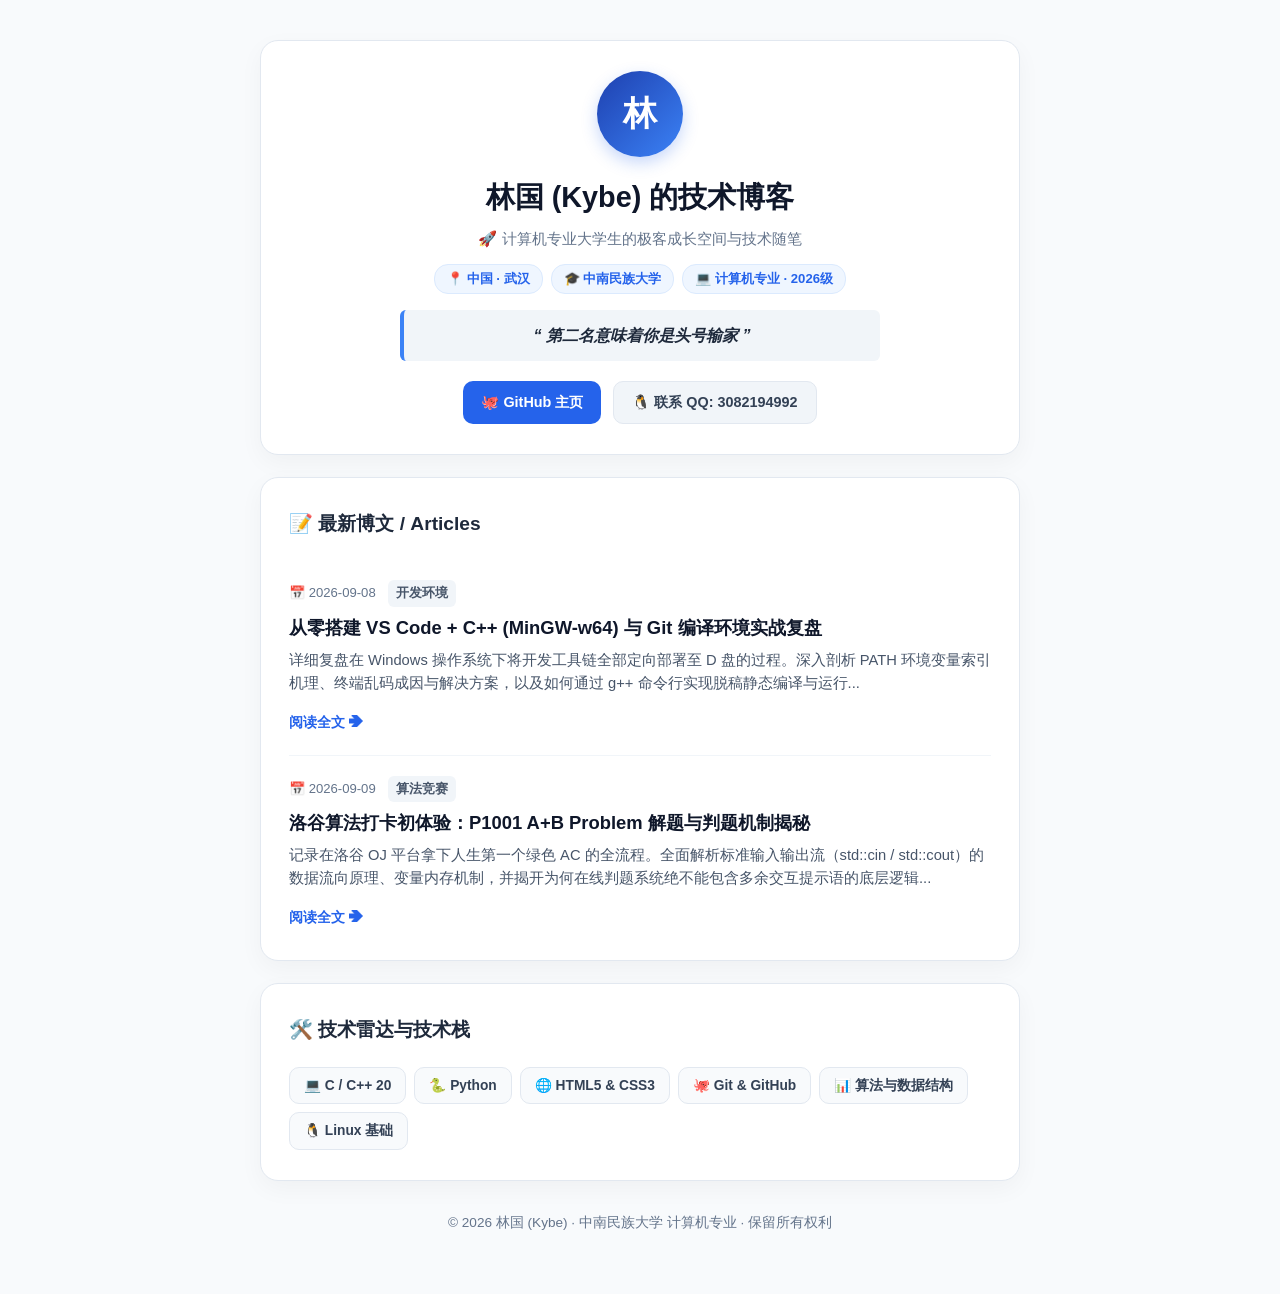
==== commit b0444feb: "feat: 完成博客首页文章列表，摘要，日期与入口建设" ====
--- a/index.html
+++ b/index.html
@@ -2,85 +2,118 @@
 <html lang="zh-CN">
 <head>
 <meta charset="UTF-8"><meta name="viewport" content="width=device-width,initial-scale=1.0">
-<title>林国 (Kybe) | 个人主页</title>
+<!-- ① 博客名称与网页标题 -->
+<title>林国 (Kybe) 的技术博客 | 记录计算机探索与成长</title>
 <style>
 *{box-sizing:border-box;margin:0;padding:0}
 body{font-family:-apple-system,BlinkMacSystemFont,"Segoe UI",Roboto,sans-serif;background:#f8fafc;color:#0f172a;line-height:1.7;padding:40px 20px 60px}
 .container{max-width:760px;margin:0 auto}
-.card{background:#fff;border-radius:18px;padding:32px 28px;box-shadow:0 8px 24px rgba(0,0,0,0.04);border:1px solid #e2e8f0;margin-bottom:22px}
+.card{background:#fff;border-radius:18px;padding:30px 28px;box-shadow:0 8px 24px rgba(0,0,0,0.04);border:1px solid #e2e8f0;margin-bottom:22px}
 .avatar{width:86px;height:86px;border-radius:50%;background:linear-gradient(135deg,#1e40af,#3b82f6);color:#fff;display:flex;align-items:center;justify-content:center;font-size:34px;font-weight:bold;margin:0 auto 16px;box-shadow:0 6px 16px rgba(37,99,235,0.25)}
-h1{font-size:1.8rem;text-align:center;font-weight:800}
-.badges{display:flex;justify-content:center;gap:8px;flex-wrap:wrap;margin:10px 0 16px}
+h1{font-size:1.8rem;text-align:center;font-weight:800;color:#0f172a}
+.site-subtitle{text-align:center;color:#64748b;font-size:0.95rem;margin-top:4px}
+.badges{display:flex;justify-content:center;gap:8px;flex-wrap:wrap;margin:12px 0 16px}
 .badge{background:#eff6ff;color:#2563eb;font-size:0.82rem;font-weight:600;padding:3px 12px;border-radius:14px;border:1px solid #dbeafe}
 .motto{background:#f1f5f9;border-left:4px solid #3b82f6;padding:12px 16px;border-radius:6px;margin:16px auto 20px;max-width:480px;font-weight:600;color:#1e293b;text-align:center;font-style:italic}
 .btns{display:flex;justify-content:center;gap:12px;flex-wrap:wrap}
 .btn{padding:9px 18px;border-radius:10px;text-decoration:none;font-weight:600;font-size:0.9rem;border:none;cursor:pointer;display:inline-flex;align-items:center;gap:6px}
 .btn-blue{background:#2563eb;color:#fff}
 .btn-gray{background:#f1f5f9;color:#334155;border:1px solid #e2e8f0}
-.sec-title{font-size:1.15rem;font-weight:700;margin-bottom:16px;display:flex;align-items:center;gap:8px}
-.timeline{position:relative;padding-left:22px;border-left:2px solid #cbd5e1;margin-left:8px}
-.t-item{position:relative;margin-bottom:18px}
-.t-dot{position:absolute;left:-28px;top:6px;width:12px;height:12px;border-radius:50%;background:#fff;border:3px solid #2563eb}
-.t-date{font-size:0.82rem;font-weight:700;color:#2563eb}
+.sec-title{font-size:1.2rem;font-weight:800;margin-bottom:20px;display:flex;align-items:center;gap:8px;color:#1e293b}
+
+/* 博客文章列表专用样式 */
+.article-item{padding:20px 0;border-bottom:1px solid #f1f5f9}
+.article-item:first-child{padding-top:0}
+.article-item:last-child{border-bottom:none;padding-bottom:0}
+.article-meta{display:flex;align-items:center;gap:12px;font-size:0.82rem;color:#64748b;margin-bottom:8px}
+.article-tag{background:#f1f5f9;color:#475569;padding:2px 8px;border-radius:6px;font-weight:600}
+.article-title{font-size:1.15rem;font-weight:700;margin-bottom:8px;line-height:1.4}
+.article-title a{color:#0f172a;text-decoration:none;transition:color 0.2s}
+.article-title a:hover{color:#2563eb}
+.article-summary{font-size:0.92rem;color:#475569;line-height:1.6;margin-bottom:12px}
+.article-entry-btn{display:inline-flex;align-items:center;gap:4px;color:#2563eb;font-weight:600;font-size:0.88rem;text-decoration:none}
+.article-entry-btn:hover{text-decoration:underline}
+
 .tags{display:flex;flex-wrap:wrap;gap:8px}
 .tag{background:#f8fafc;border:1px solid #e2e8f0;padding:6px 14px;border-radius:10px;font-size:0.86rem;font-weight:600;color:#334155}
-.grid{display:grid;grid-template-columns:repeat(auto-fit,minmax(280px,1fr));gap:16px}
-.box{background:#f8fafc;border:1px solid #e2e8f0;border-radius:14px;padding:18px}
 footer{text-align:center;color:#64748b;font-size:0.85rem;margin-top:30px}
 </style>
 </head>
 <body>
 <div class="container">
+
+  <!-- ① 博客名称 + ② 个人介绍卡片 -->
   <div class="card" style="text-align:center;">
     <div class="avatar">林</div>
-    <h1>林国 (Kybe) 👋</h1>
+    <h1>林国 (Kybe) 的技术博客</h1>
+    <p class="site-subtitle">🚀 计算机专业大学生的极客成长空间与技术随笔</p>
     <div class="badges">
       <span class="badge">📍 中国 · 武汉</span>
       <span class="badge">🎓 中南民族大学</span>
-      <span class="badge">💻 计算机专业 · 2026级大一</span>
+      <span class="badge">💻 计算机专业 · 2026级</span>
     </div>
     <div class="motto">“ 第二名意味着你是头号输家 ”</div>
     <div class="btns">
       <a href="https://github.com/Kybe2008" class="btn btn-blue" target="_blank">🐙 GitHub 主页</a>
-      <button class="btn btn-gray" onclick="alert('QQ号：3082194992')">🐧 QQ: 3082194992</button>
+      <button class="btn btn-gray" onclick="alert('QQ号：3082194992')">🐧 联系 QQ: 3082194992</button>
     </div>
   </div>
 
+  <!-- ③ 文章列表专区 -->
   <div class="card">
-    <div class="sec-title">⏳ 经历与旅程</div>
-    <div class="timeline">
-      <div class="t-item"><div class="t-dot"></div><div class="t-date">2026 年 9 月</div><div><strong>入学中南民族大学（计算机科学学院）</strong><br>正式开启大学生活与系统的计算机探索之旅。</div></div>
-      <div class="t-item"><div class="t-dot"></div><div class="t-date">2026 年</div><div><strong>搭建首个个人网站 & 开源空间</strong><br>记录学习笔记与代码心得，持续构建个人技术作品集。</div></div>
-      <div class="t-item" style="margin-bottom:0;"><div class="t-dot"></div><div class="t-date">未来进行时 🚀</div><div>深耕算法、数据结构与 Web 开发，追求卓越，持续突破。</div></div>
+    <div class="sec-title">📝 最新博文 / Articles</div>
+    
+    <!-- 文章 1 -->
+    <div class="article-item">
+      <div class="article-meta">
+        <!-- ④ 发布日期 -->
+        <span>📅 2026-09-08</span>
+        <span class="article-tag">开发环境</span>
+      </div>
+      <!-- ⑥ 文章入口链接 -->
+      <h3 class="article-title">
+        <a href="posts/cpp-env-setup.html">从零搭建 VS Code + C++ (MinGW-w64) 与 Git 编译环境实战复盘</a>
+      </h3>
+      <!-- ⑤ 摘要 -->
+      <p class="article-summary">
+        详细复盘在 Windows 操作系统下将开发工具链全部定向部署至 D 盘的过程。深入剖析 PATH 环境变量索引机理、终端乱码成因与解决方案，以及如何通过 g++ 命令行实现脱稿静态编译与运行...
+      </p>
+      <!-- ⑥ 文章入口按钮 -->
+      <a class="article-entry-btn" href="posts/cpp-env-setup.html">阅读全文 ➔</a>
     </div>
+
+    <!-- 文章 2 -->
+    <div class="article-item">
+      <div class="article-meta">
+        <!-- ④ 发布日期 -->
+        <span>📅 2026-09-09</span>
+        <span class="article-tag">算法竞赛</span>
+      </div>
+      <!-- ⑥ 文章入口链接 -->
+      <h3 class="article-title">
+        <a href="posts/luogu-p1001.html">洛谷算法打卡初体验：P1001 A+B Problem 解题与判题机制揭秘</a>
+      </h3>
+      <!-- ⑤ 摘要 -->
+      <p class="article-summary">
+        记录在洛谷 OJ 平台拿下人生第一个绿色 AC 的全流程。全面解析标准输入输出流（std::cin / std::cout）的数据流向原理、变量内存机制，并揭开为何在线判题系统绝不能包含多余交互提示语的底层逻辑...
+      </p>
+      <!-- ⑥ 文章入口按钮 -->
+      <a class="article-entry-btn" href="posts/luogu-p1001.html">阅读全文 ➔</a>
+    </div>
+
   </div>
 
+  <!-- 技能栈卡片 -->
   <div class="card">
-    <div class="sec-title">🛠️ 技术与学习中</div>
+    <div class="sec-title">🛠️ 技术雷达与技术栈</div>
     <div class="tags">
-      <span class="tag">💻 C / C++ 基础</span><span class="tag">🐍 Python</span><span class="tag">🌐 HTML5 & 现代 CSS</span><span class="tag">⚡ JavaScript</span><span class="tag">🐙 Git & GitHub</span><span class="tag">📊 数据结构与算法</span><span class="tag">🐧 Linux 基础</span>
-    </div>
-  </div>
-
-  <div class="card">
-    <div class="sec-title">🎨 生活与精神角落</div>
-    <div class="grid">
-      <div class="box">
-        <div style="font-weight:700;margin-bottom:8px;">🎵 音乐与单曲循环</div>
-        <div style="background:#fff;padding:8px 12px;border-radius:8px;border:1px solid #e2e8f0;margin-bottom:8px;"><strong>《我不难过》</strong> - 孙燕姿</div>
-        <div style="font-size:0.82rem;color:#64748b;">常听歌手：周杰伦、陈奕迅、孙燕姿</div>
-      </div>
-      <div class="box">
-        <div style="font-weight:700;margin-bottom:8px;">📖 阅读与思考</div>
-        <div style="font-size:0.9rem;color:#1e293b;margin-bottom:6px;"><strong>《我与地坛》</strong> - 史铁生</div>
-        <div style="background:#fff;border-left:3px solid #10b981;padding:8px 10px;font-size:0.82rem;color:#475569;">“一个人，出生了，这就不再是一个可以辩论的问题，只是上帝交给他的一个事实。”</div>
-      </div>
+      <span class="tag">💻 C / C++ 20</span><span class="tag">🐍 Python</span><span class="tag">🌐 HTML5 & CSS3</span><span class="tag">🐙 Git & GitHub</span><span class="tag">📊 算法与数据结构</span><span class="tag">🐧 Linux 基础</span>
     </div>
   </div>
 
   <footer>
-    <p>© 2026 林国 (Kybe) · 中南民族大学 计算机专业</p>
+    <p>© 2026 林国 (Kybe) · 中南民族大学 计算机专业 · 保留所有权利</p>
   </footer>
 </div>
 </body>
-</html>
+</html>
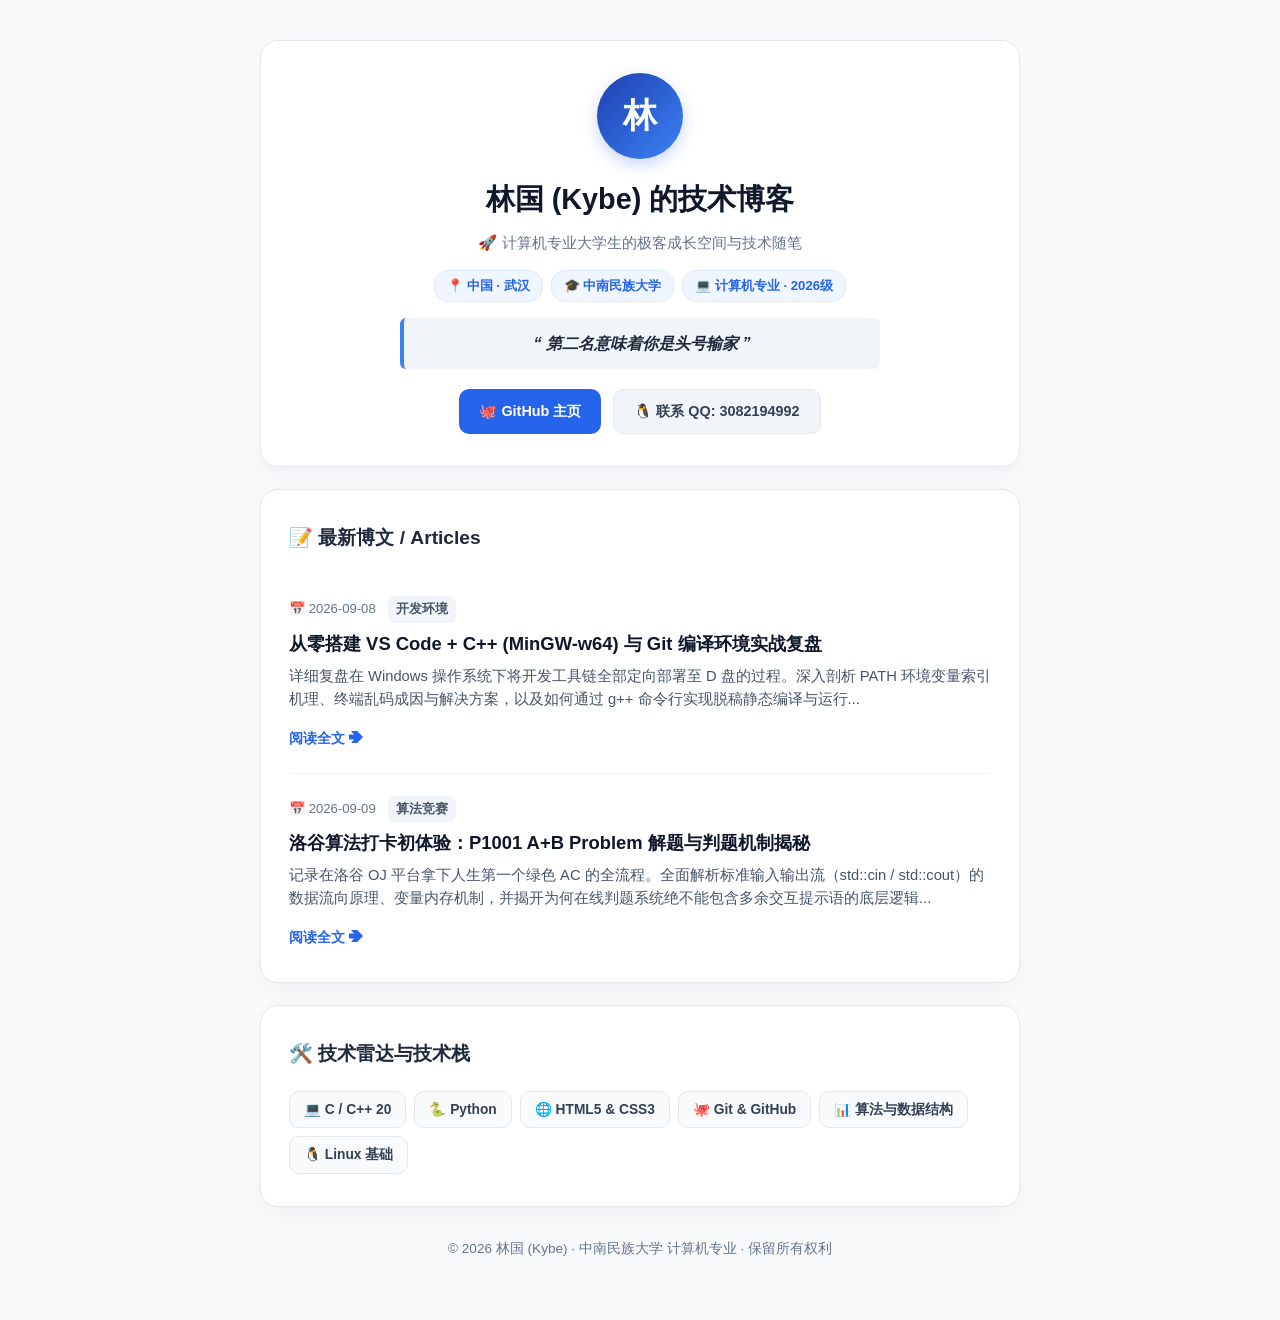
==== commit 0b639772: "feat: 重构工程完成 HTML/CSS/JS 分文件与移动端相应式适配" ====
--- a/index.html
+++ b/index.html
@@ -1,119 +1,99 @@
 <!DOCTYPE html>
 <html lang="zh-CN">
 <head>
-<meta charset="UTF-8"><meta name="viewport" content="width=device-width,initial-scale=1.0">
-<!-- ① 博客名称与网页标题 -->
-<title>林国 (Kybe) 的技术博客 | 记录计算机探索与成长</title>
-<style>
-*{box-sizing:border-box;margin:0;padding:0}
-body{font-family:-apple-system,BlinkMacSystemFont,"Segoe UI",Roboto,sans-serif;background:#f8fafc;color:#0f172a;line-height:1.7;padding:40px 20px 60px}
-.container{max-width:760px;margin:0 auto}
-.card{background:#fff;border-radius:18px;padding:30px 28px;box-shadow:0 8px 24px rgba(0,0,0,0.04);border:1px solid #e2e8f0;margin-bottom:22px}
-.avatar{width:86px;height:86px;border-radius:50%;background:linear-gradient(135deg,#1e40af,#3b82f6);color:#fff;display:flex;align-items:center;justify-content:center;font-size:34px;font-weight:bold;margin:0 auto 16px;box-shadow:0 6px 16px rgba(37,99,235,0.25)}
-h1{font-size:1.8rem;text-align:center;font-weight:800;color:#0f172a}
-.site-subtitle{text-align:center;color:#64748b;font-size:0.95rem;margin-top:4px}
-.badges{display:flex;justify-content:center;gap:8px;flex-wrap:wrap;margin:12px 0 16px}
-.badge{background:#eff6ff;color:#2563eb;font-size:0.82rem;font-weight:600;padding:3px 12px;border-radius:14px;border:1px solid #dbeafe}
-.motto{background:#f1f5f9;border-left:4px solid #3b82f6;padding:12px 16px;border-radius:6px;margin:16px auto 20px;max-width:480px;font-weight:600;color:#1e293b;text-align:center;font-style:italic}
-.btns{display:flex;justify-content:center;gap:12px;flex-wrap:wrap}
-.btn{padding:9px 18px;border-radius:10px;text-decoration:none;font-weight:600;font-size:0.9rem;border:none;cursor:pointer;display:inline-flex;align-items:center;gap:6px}
-.btn-blue{background:#2563eb;color:#fff}
-.btn-gray{background:#f1f5f9;color:#334155;border:1px solid #e2e8f0}
-.sec-title{font-size:1.2rem;font-weight:800;margin-bottom:20px;display:flex;align-items:center;gap:8px;color:#1e293b}
-
-/* 博客文章列表专用样式 */
-.article-item{padding:20px 0;border-bottom:1px solid #f1f5f9}
-.article-item:first-child{padding-top:0}
-.article-item:last-child{border-bottom:none;padding-bottom:0}
-.article-meta{display:flex;align-items:center;gap:12px;font-size:0.82rem;color:#64748b;margin-bottom:8px}
-.article-tag{background:#f1f5f9;color:#475569;padding:2px 8px;border-radius:6px;font-weight:600}
-.article-title{font-size:1.15rem;font-weight:700;margin-bottom:8px;line-height:1.4}
-.article-title a{color:#0f172a;text-decoration:none;transition:color 0.2s}
-.article-title a:hover{color:#2563eb}
-.article-summary{font-size:0.92rem;color:#475569;line-height:1.6;margin-bottom:12px}
-.article-entry-btn{display:inline-flex;align-items:center;gap:4px;color:#2563eb;font-weight:600;font-size:0.88rem;text-decoration:none}
-.article-entry-btn:hover{text-decoration:underline}
-
-.tags{display:flex;flex-wrap:wrap;gap:8px}
-.tag{background:#f8fafc;border:1px solid #e2e8f0;padding:6px 14px;border-radius:10px;font-size:0.86rem;font-weight:600;color:#334155}
-footer{text-align:center;color:#64748b;font-size:0.85rem;margin-top:30px}
-</style>
+  <meta charset="UTF-8">
+  <!-- 响应式必备视口声明：禁止手机缩放为蚂蚁字，按真实设备宽度排版 -->
+  <meta name="viewport" content="width=device-width, initial-scale=1.0">
+  
+  <!-- ① 博客名称与网页标题 -->
+  <title>林国 (Kybe) 的技术博客 | 记录计算机探索与成长</title>
+  
+  <!-- 引入外部 CSS 样式文件（分文件组织） -->
+  <link rel="stylesheet" href="css/style.css">
 </head>
 <body>
-<div class="container">
+  <div class="container">
 
-  <!-- ① 博客名称 + ② 个人介绍卡片 -->
-  <div class="card" style="text-align:center;">
-    <div class="avatar">林</div>
-    <h1>林国 (Kybe) 的技术博客</h1>
-    <p class="site-subtitle">🚀 计算机专业大学生的极客成长空间与技术随笔</p>
-    <div class="badges">
-      <span class="badge">📍 中国 · 武汉</span>
-      <span class="badge">🎓 中南民族大学</span>
-      <span class="badge">💻 计算机专业 · 2026级</span>
+    <!-- ① 博客名称 + ② 个人介绍卡片 -->
+    <div class="card" style="text-align: center;">
+      <div class="avatar">林</div>
+      <h1>林国 (Kybe) 的技术博客</h1>
+      <p class="site-subtitle">🚀 计算机专业大学生的极客成长空间与技术随笔</p>
+      <div class="badges">
+        <span class="badge">📍 中国 · 武汉</span>
+        <span class="badge">🎓 中南民族大学</span>
+        <span class="badge">💻 计算机专业 · 2026级</span>
+      </div>
+      <div class="motto">“ 第二名意味着你是头号输家 ”</div>
+      <div class="btns">
+        <a href="https://github.com/Kybe2008" class="btn btn-blue" target="_blank">🐙 GitHub 主页</a>
+        <button id="qq-btn" class="btn btn-gray">🐧 联系 QQ: 3082194992</button>
+      </div>
     </div>
-    <div class="motto">“ 第二名意味着你是头号输家 ”</div>
-    <div class="btns">
-      <a href="https://github.com/Kybe2008" class="btn btn-blue" target="_blank">🐙 GitHub 主页</a>
-      <button class="btn btn-gray" onclick="alert('QQ号：3082194992')">🐧 联系 QQ: 3082194992</button>
+
+    <!-- ③ 文章列表专区 -->
+    <div class="card">
+      <div class="sec-title">📝 最新博文 / Articles</div>
+      
+      <!-- 文章 1 -->
+      <div class="article-item">
+        <div class="article-meta">
+          <!-- ④ 发布日期 -->
+          <span>📅 2026-09-08</span>
+          <span class="article-tag">开发环境</span>
+        </div>
+        <!-- ⑥ 文章入口链接 -->
+        <h3 class="article-title">
+          <a href="posts/cpp-env-setup.html">从零搭建 VS Code + C++ (MinGW-w64) 与 Git 编译环境实战复盘</a>
+        </h3>
+        <!-- ⑤ 摘要 -->
+        <p class="article-summary">
+          详细复盘在 Windows 操作系统下将开发工具链全部定向部署至 D 盘的过程。深入剖析 PATH 环境变量索引机理、终端乱码成因与解决方案，以及如何通过 g++ 命令行实现脱稿静态编译与运行...
+        </p>
+        <!-- ⑥ 文章入口按钮 -->
+        <a class="article-entry-btn" href="posts/cpp-env-setup.html">阅读全文 ➔</a>
+      </div>
+
+      <!-- 文章 2 -->
+      <div class="article-item">
+        <div class="article-meta">
+          <!-- ④ 发布日期 -->
+          <span>📅 2026-09-09</span>
+          <span class="article-tag">算法竞赛</span>
+        </div>
+        <!-- ⑥ 文章入口链接 -->
+        <h3 class="article-title">
+          <a href="posts/luogu-p1001.html">洛谷算法打卡初体验：P1001 A+B Problem 解题与判题机制揭秘</a>
+        </h3>
+        <!-- ⑤ 摘要 -->
+        <p class="article-summary">
+          记录在洛谷 OJ 平台拿下人生第一个绿色 AC 的全流程。全面解析标准输入输出流（std::cin / std::cout）的数据流向原理、变量内存机制，并揭开为何在线判题系统绝不能包含多余交互提示语的底层逻辑...
+        </p>
+        <!-- ⑥ 文章入口按钮 -->
+        <a class="article-entry-btn" href="posts/luogu-p1001.html">阅读全文 ➔</a>
+      </div>
+
     </div>
+
+    <!-- 技术栈雷达 -->
+    <div class="card">
+      <div class="sec-title">🛠️ 技术雷达与技术栈</div>
+      <div class="tags">
+        <span class="tag">💻 C / C++ 20</span>
+        <span class="tag">🐍 Python</span>
+        <span class="tag">🌐 HTML5 & CSS3</span>
+        <span class="tag">🐙 Git & GitHub</span>
+        <span class="tag">📊 算法与数据结构</span>
+        <span class="tag">🐧 Linux 基础</span>
+      </div>
+    </div>
+
+    <footer>
+      <p>© 2026 林国 (Kybe) · 中南民族大学 计算机专业 · 保留所有权利</p>
+    </footer>
   </div>
 
-  <!-- ③ 文章列表专区 -->
-  <div class="card">
-    <div class="sec-title">📝 最新博文 / Articles</div>
-    
-    <!-- 文章 1 -->
-    <div class="article-item">
-      <div class="article-meta">
-        <!-- ④ 发布日期 -->
-        <span>📅 2026-09-08</span>
-        <span class="article-tag">开发环境</span>
-      </div>
-      <!-- ⑥ 文章入口链接 -->
-      <h3 class="article-title">
-        <a href="posts/cpp-env-setup.html">从零搭建 VS Code + C++ (MinGW-w64) 与 Git 编译环境实战复盘</a>
-      </h3>
-      <!-- ⑤ 摘要 -->
-      <p class="article-summary">
-        详细复盘在 Windows 操作系统下将开发工具链全部定向部署至 D 盘的过程。深入剖析 PATH 环境变量索引机理、终端乱码成因与解决方案，以及如何通过 g++ 命令行实现脱稿静态编译与运行...
-      </p>
-      <!-- ⑥ 文章入口按钮 -->
-      <a class="article-entry-btn" href="posts/cpp-env-setup.html">阅读全文 ➔</a>
-    </div>
-
-    <!-- 文章 2 -->
-    <div class="article-item">
-      <div class="article-meta">
-        <!-- ④ 发布日期 -->
-        <span>📅 2026-09-09</span>
-        <span class="article-tag">算法竞赛</span>
-      </div>
-      <!-- ⑥ 文章入口链接 -->
-      <h3 class="article-title">
-        <a href="posts/luogu-p1001.html">洛谷算法打卡初体验：P1001 A+B Problem 解题与判题机制揭秘</a>
-      </h3>
-      <!-- ⑤ 摘要 -->
-      <p class="article-summary">
-        记录在洛谷 OJ 平台拿下人生第一个绿色 AC 的全流程。全面解析标准输入输出流（std::cin / std::cout）的数据流向原理、变量内存机制，并揭开为何在线判题系统绝不能包含多余交互提示语的底层逻辑...
-      </p>
-      <!-- ⑥ 文章入口按钮 -->
-      <a class="article-entry-btn" href="posts/luogu-p1001.html">阅读全文 ➔</a>
-    </div>
-
-  </div>
-
-  <!-- 技能栈卡片 -->
-  <div class="card">
-    <div class="sec-title">🛠️ 技术雷达与技术栈</div>
-    <div class="tags">
-      <span class="tag">💻 C / C++ 20</span><span class="tag">🐍 Python</span><span class="tag">🌐 HTML5 & CSS3</span><span class="tag">🐙 Git & GitHub</span><span class="tag">📊 算法与数据结构</span><span class="tag">🐧 Linux 基础</span>
-    </div>
-  </div>
-
-  <footer>
-    <p>© 2026 林国 (Kybe) · 中南民族大学 计算机专业 · 保留所有权利</p>
-  </footer>
-</div>
+  <!-- 引入外部 JavaScript 交互文件（分文件组织） -->
+  <script src="js/main.js"></script>
 </body>
 </html>
--- a/css/style.css
+++ b/css/style.css
@@ -0,0 +1,284 @@
+/* ====================================================
+   1. 基础全局样式
+   ==================================================== */
+* {
+  box-sizing: border-box;
+  margin: 0;
+  padding: 0;
+}
+
+body {
+  font-family: -apple-system, BlinkMacSystemFont, "Segoe UI", Roboto, "Helvetica Neue", Arial, sans-serif;
+  background-color: #f8fafc;
+  color: #0f172a;
+  line-height: 1.7;
+  padding: 40px 20px 60px;
+}
+
+/* 主容器：限制在大屏幕下的最大宽度，保持优雅居中 */
+.container {
+  max-width: 760px;
+  margin: 0 auto;
+  width: 100%;
+}
+
+/* 卡片通用组件 */
+.card {
+  background: #ffffff;
+  border-radius: 18px;
+  padding: 32px 28px;
+  box-shadow: 0 8px 24px rgba(0, 0, 0, 0.04);
+  border: 1px solid #e2e8f0;
+  margin-bottom: 22px;
+  transition: transform 0.2s ease, box-shadow 0.2s ease;
+}
+
+.card:hover {
+  box-shadow: 0 12px 32px rgba(0, 0, 0, 0.06);
+}
+
+/* 头像与个人介绍 */
+.avatar {
+  width: 86px;
+  height: 86px;
+  border-radius: 50%;
+  background: linear-gradient(135deg, #1e40af, #3b82f6);
+  color: #ffffff;
+  display: flex;
+  align-items: center;
+  justify-content: center;
+  font-size: 34px;
+  font-weight: bold;
+  margin: 0 auto 16px;
+  box-shadow: 0 6px 16px rgba(37, 99, 235, 0.25);
+}
+
+h1 {
+  font-size: 1.8rem;
+  text-align: center;
+  font-weight: 800;
+  color: #0f172a;
+}
+
+.site-subtitle {
+  text-align: center;
+  color: #64748b;
+  font-size: 0.95rem;
+  margin-top: 6px;
+}
+
+.badges {
+  display: flex;
+  justify-content: center;
+  gap: 8px;
+  flex-wrap: wrap;
+  margin: 14px 0 16px;
+}
+
+.badge {
+  background: #eff6ff;
+  color: #2563eb;
+  font-size: 0.82rem;
+  font-weight: 600;
+  padding: 4px 12px;
+  border-radius: 14px;
+  border: 1px solid #dbeafe;
+}
+
+.motto {
+  background: #f1f5f9;
+  border-left: 4px solid #3b82f6;
+  padding: 12px 16px;
+  border-radius: 6px;
+  margin: 16px auto 20px;
+  max-width: 480px;
+  font-weight: 600;
+  color: #1e293b;
+  text-align: center;
+  font-style: italic;
+}
+
+.btns {
+  display: flex;
+  justify-content: center;
+  gap: 12px;
+  flex-wrap: wrap;
+}
+
+.btn {
+  padding: 10px 20px;
+  border-radius: 10px;
+  text-decoration: none;
+  font-weight: 600;
+  font-size: 0.9rem;
+  border: none;
+  cursor: pointer;
+  display: inline-flex;
+  align-items: center;
+  gap: 6px;
+  transition: all 0.2s ease;
+}
+
+.btn-blue {
+  background: #2563eb;
+  color: #ffffff;
+}
+.btn-blue:hover {
+  background: #1d4ed8;
+}
+
+.btn-gray {
+  background: #f1f5f9;
+  color: #334155;
+  border: 1px solid #e2e8f0;
+}
+.btn-gray:hover {
+  background: #e2e8f0;
+}
+
+.sec-title {
+  font-size: 1.2rem;
+  font-weight: 800;
+  margin-bottom: 20px;
+  display: flex;
+  align-items: center;
+  gap: 8px;
+  color: #1e293b;
+}
+
+/* ====================================================
+   2. 博客文章列表专用样式
+   ==================================================== */
+.article-item {
+  padding: 22px 0;
+  border-bottom: 1px solid #f1f5f9;
+}
+
+.article-item:first-child {
+  padding-top: 0;
+}
+
+.article-item:last-child {
+  border-bottom: none;
+  padding-bottom: 0;
+}
+
+.article-meta {
+  display: flex;
+  align-items: center;
+  gap: 12px;
+  font-size: 0.82rem;
+  color: #64748b;
+  margin-bottom: 8px;
+}
+
+.article-tag {
+  background: #f1f5f9;
+  color: #475569;
+  padding: 2px 8px;
+  border-radius: 6px;
+  font-weight: 600;
+}
+
+.article-title {
+  font-size: 1.15rem;
+  font-weight: 700;
+  margin-bottom: 8px;
+  line-height: 1.4;
+}
+
+.article-title a {
+  color: #0f172a;
+  text-decoration: none;
+  transition: color 0.2s;
+}
+
+.article-title a:hover {
+  color: #2563eb;
+}
+
+.article-summary {
+  font-size: 0.92rem;
+  color: #475569;
+  line-height: 1.6;
+  margin-bottom: 12px;
+}
+
+.article-entry-btn {
+  display: inline-flex;
+  align-items: center;
+  gap: 4px;
+  color: #2563eb;
+  font-weight: 600;
+  font-size: 0.88rem;
+  text-decoration: none;
+}
+
+.article-entry-btn:hover {
+  text-decoration: underline;
+}
+
+.tags {
+  display: flex;
+  flex-wrap: wrap;
+  gap: 8px;
+}
+
+.tag {
+  background: #f8fafc;
+  border: 1px solid #e2e8f0;
+  padding: 6px 14px;
+  border-radius: 10px;
+  font-size: 0.86rem;
+  font-weight: 600;
+  color: #334155;
+}
+
+footer {
+  text-align: center;
+  color: #64748b;
+  font-size: 0.85rem;
+  margin-top: 30px;
+}
+
+/* ====================================================
+   3. 核心：移动端响应式布局适配 (@media 查询)
+   当屏幕宽度小于 640px（手机屏幕）时自动生效
+   ==================================================== */
+@media (max-width: 640px) {
+  body {
+    padding: 16px 12px 30px; /* 缩减手机两边内边距，留出更多显示空间 */
+  }
+
+  .card {
+    padding: 20px 16px; /* 卡片内边距收窄 */
+    border-radius: 14px;
+    margin-bottom: 16px;
+  }
+
+  h1 {
+    font-size: 1.45rem; /* 标题字号适度缩小，防止手机单行换行断开 */
+  }
+
+  .site-subtitle {
+    font-size: 0.85rem;
+  }
+
+  .btns {
+    flex-direction: column; /* 手机上两个按钮上下排列，更容易手指触按 */
+    width: 100%;
+  }
+
+  .btn {
+    width: 100%;
+    justify-content: center; /* 按钮在手机端通栏全宽居中 */
+  }
+
+  .article-title {
+    font-size: 1.05rem;
+  }
+
+  .article-summary {
+    font-size: 0.88rem;
+  }
+}
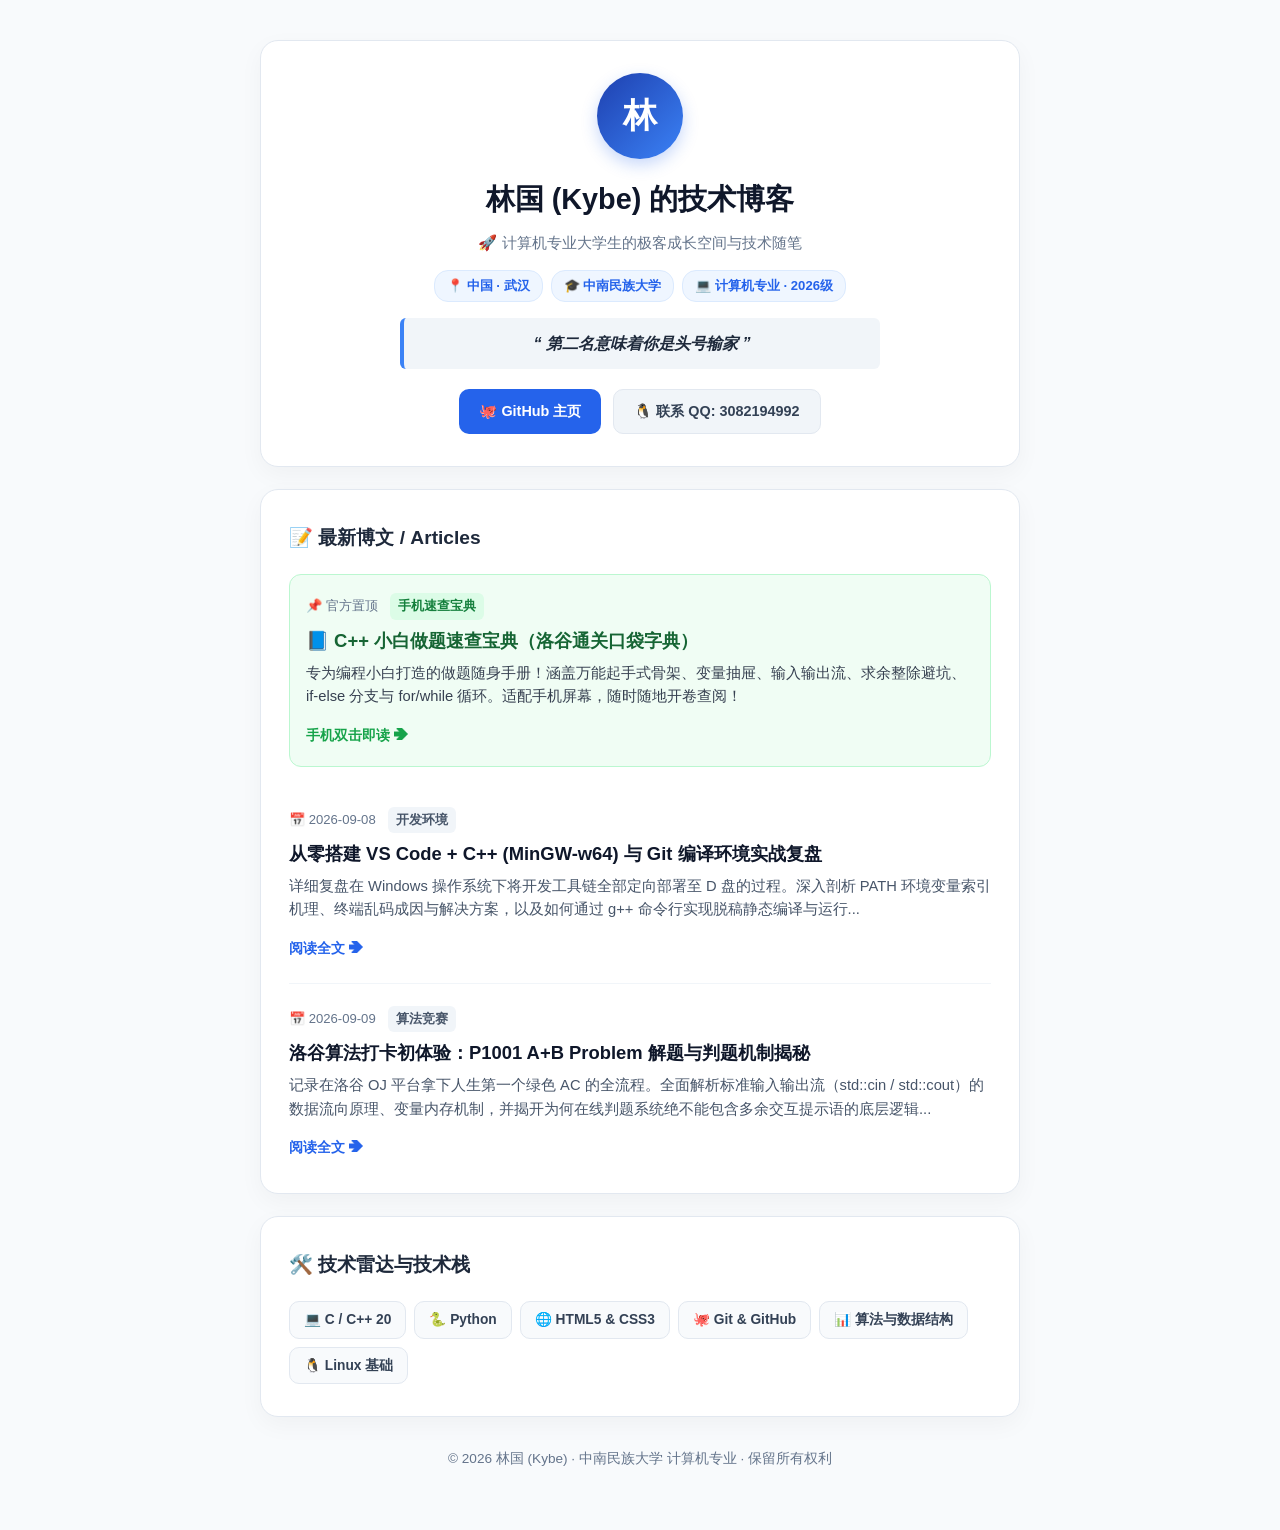
==== commit 76e69c1c: "feat: 部署移动端适配版 C++ 小白做题宝典至个人网站" ====
--- a/index.html
+++ b/index.html
@@ -1,4 +1,4 @@
-<!DOCTYPE html>
+﻿<!DOCTYPE html>
 <html lang="zh-CN">
 <head>
   <meta charset="UTF-8">
@@ -34,6 +34,21 @@
     <!-- ③ 文章列表专区 -->
     <div class="card">
       <div class="sec-title">📝 最新博文 / Articles</div>
+      <!-- 置顶宝典文章 -->
+      <div class="article-item" style="background: #f0fdf4; padding: 18px 16px; border-radius: 12px; margin-bottom: 18px; border: 1px solid #bbf7d0;">
+        <div class="article-meta">
+          <span>📌 官方置顶</span>
+          <span class="article-tag" style="background: #dcfce7; color: #15803d;">手机速查宝典</span>
+        </div>
+        <h3 class="article-title">
+          <a href="posts/cpp-cheat-sheet.html" style="color: #166534;">📘 C++ 小白做题速查宝典（洛谷通关口袋字典）</a>
+        </h3>
+        <p class="article-summary" style="color: #374151;">
+          专为编程小白打造的做题随身手册！涵盖万能起手式骨架、变量抽屉、输入输出流、求余整除避坑、if-else 分支与 for/while 循环。适配手机屏幕，随时随地开卷查阅！
+        </p>
+        <a class="article-entry-btn" href="posts/cpp-cheat-sheet.html" style="color: #16a34a; font-weight: 700;">手机双击即读 ➔</a>
+      </div>
+
       
       <!-- 文章 1 -->
       <div class="article-item">
